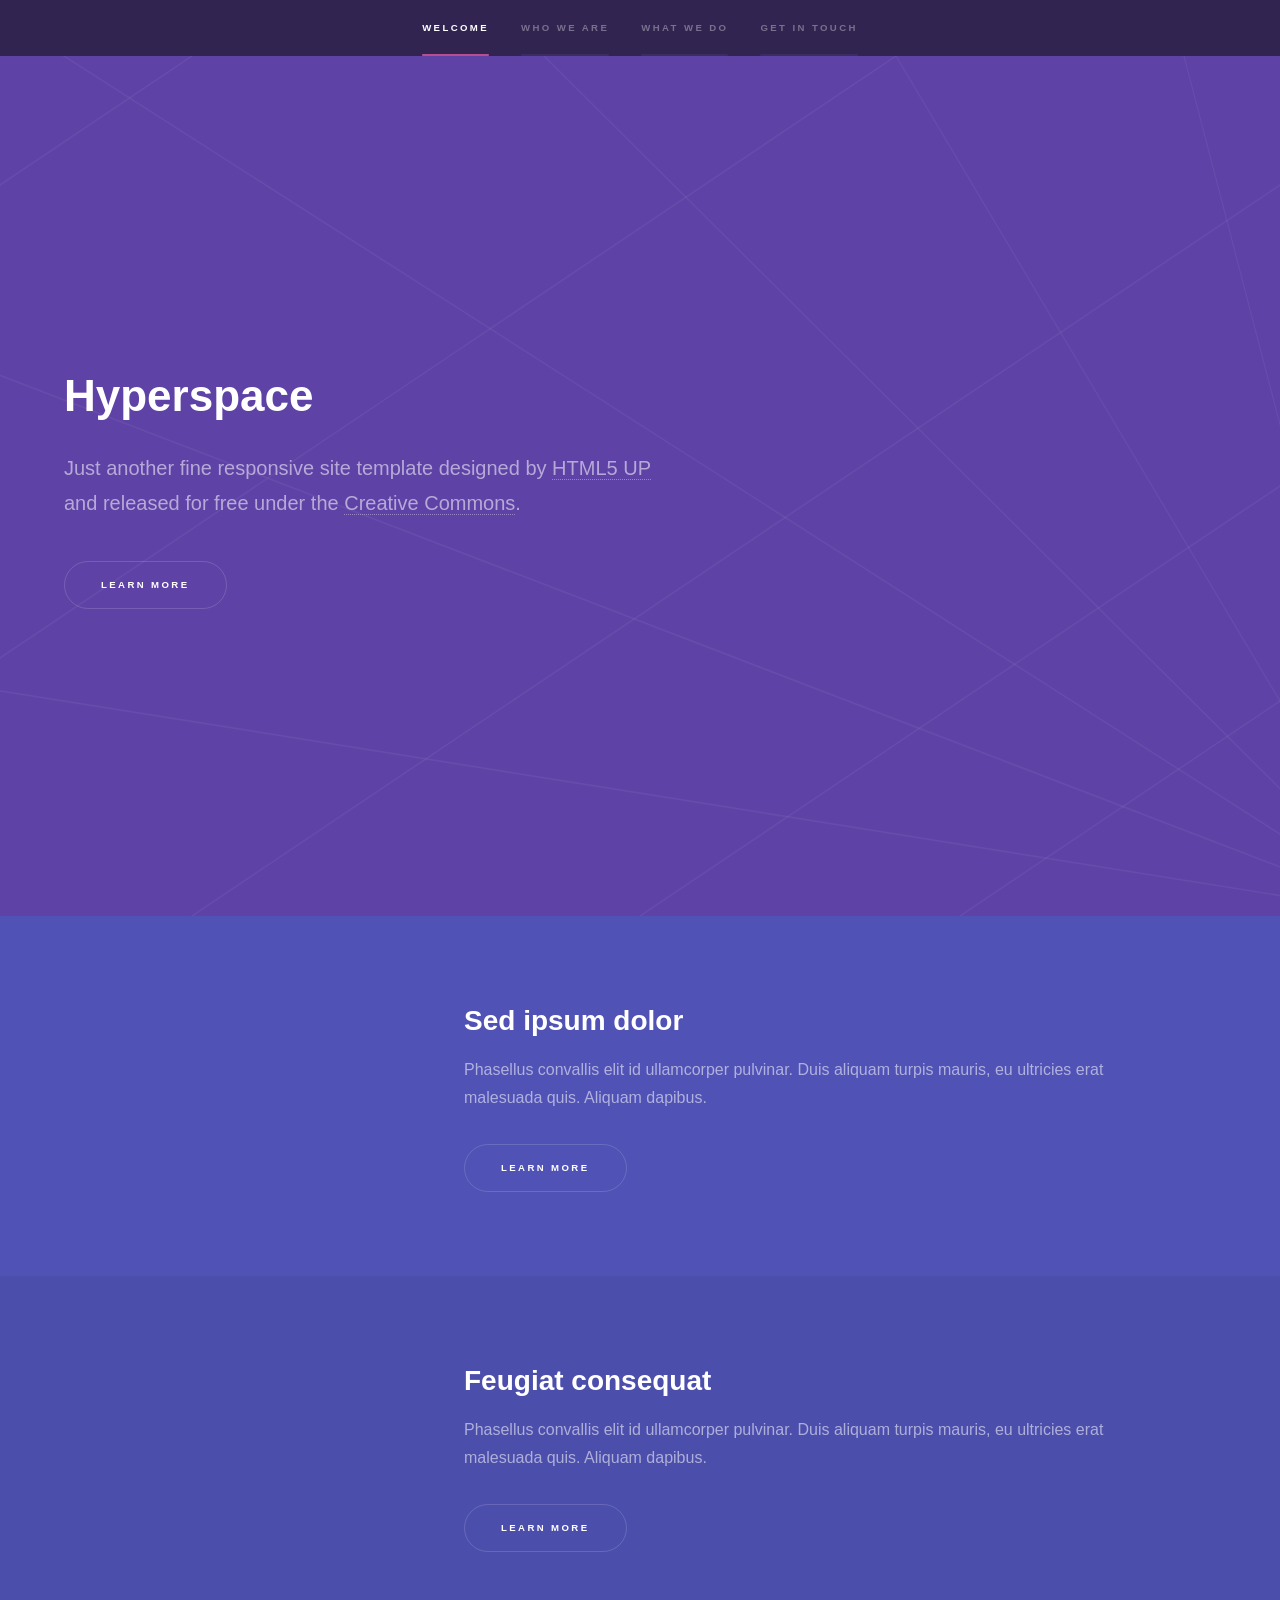
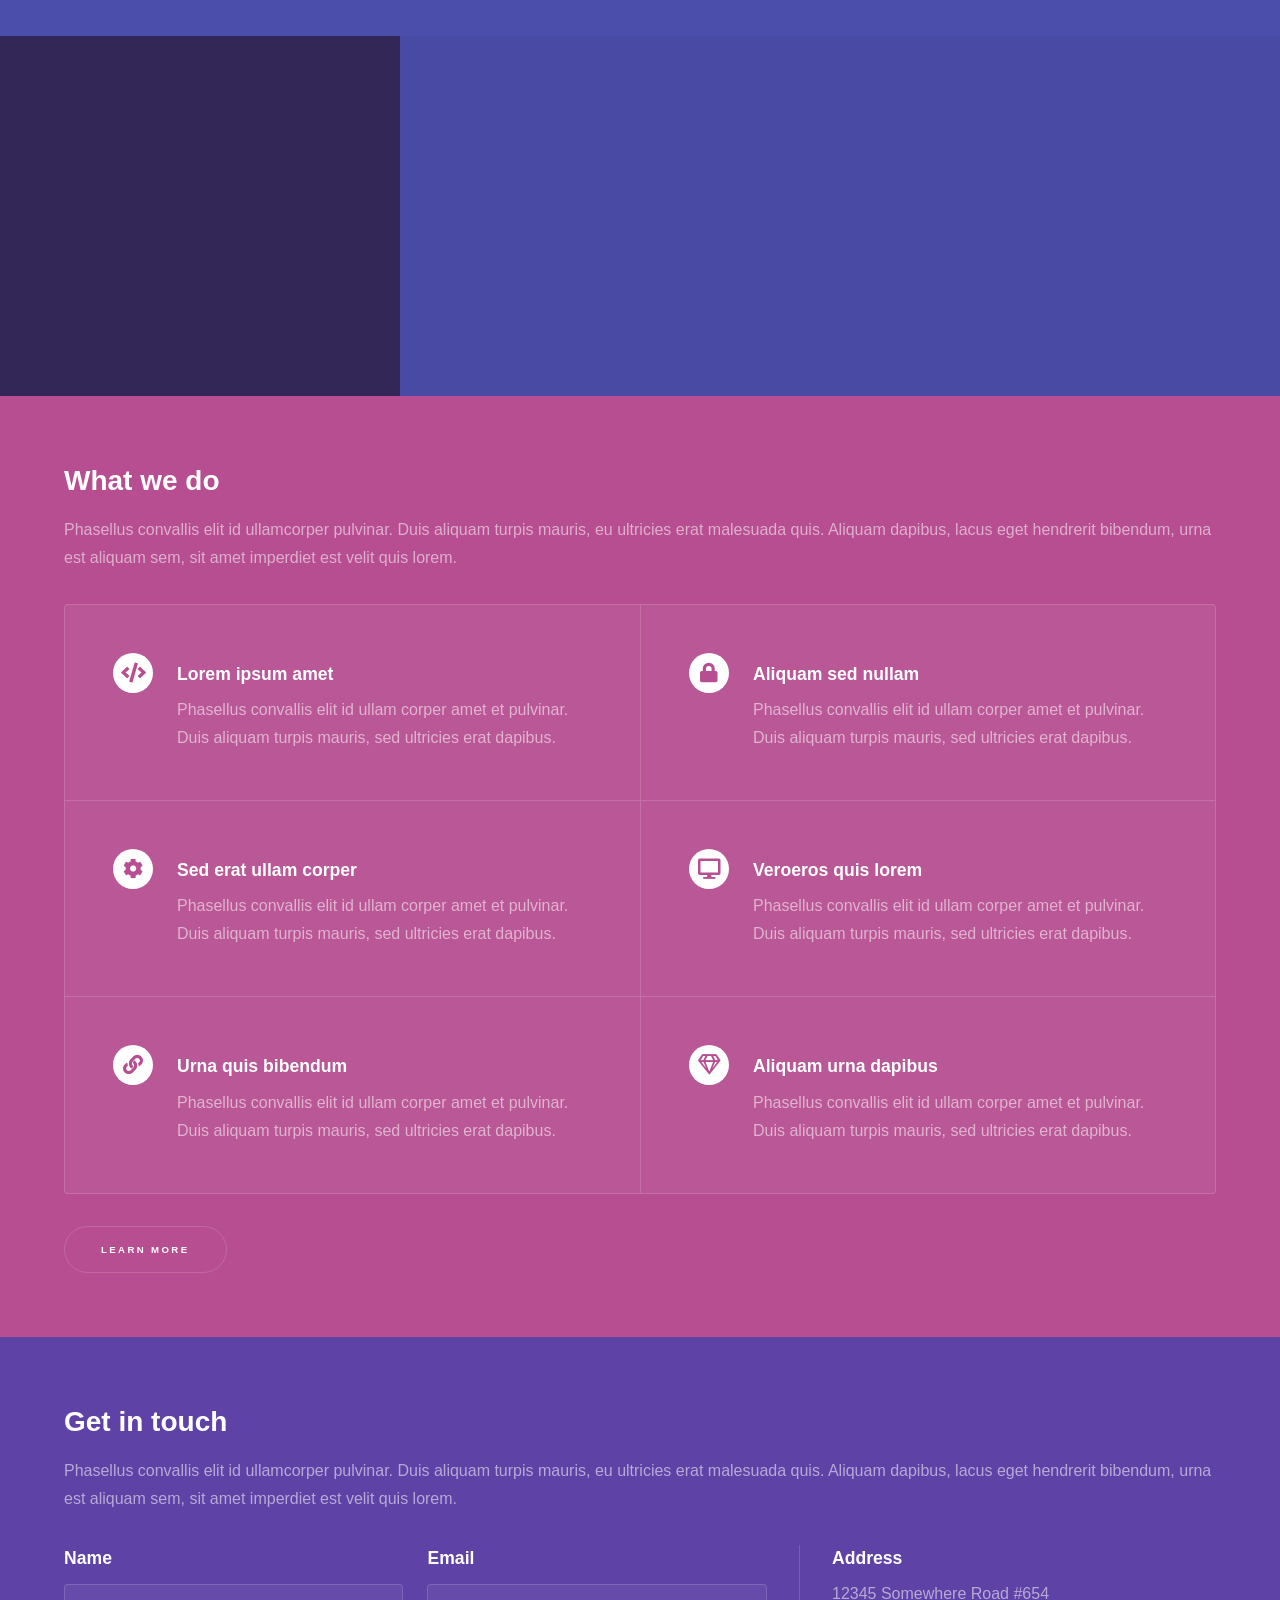
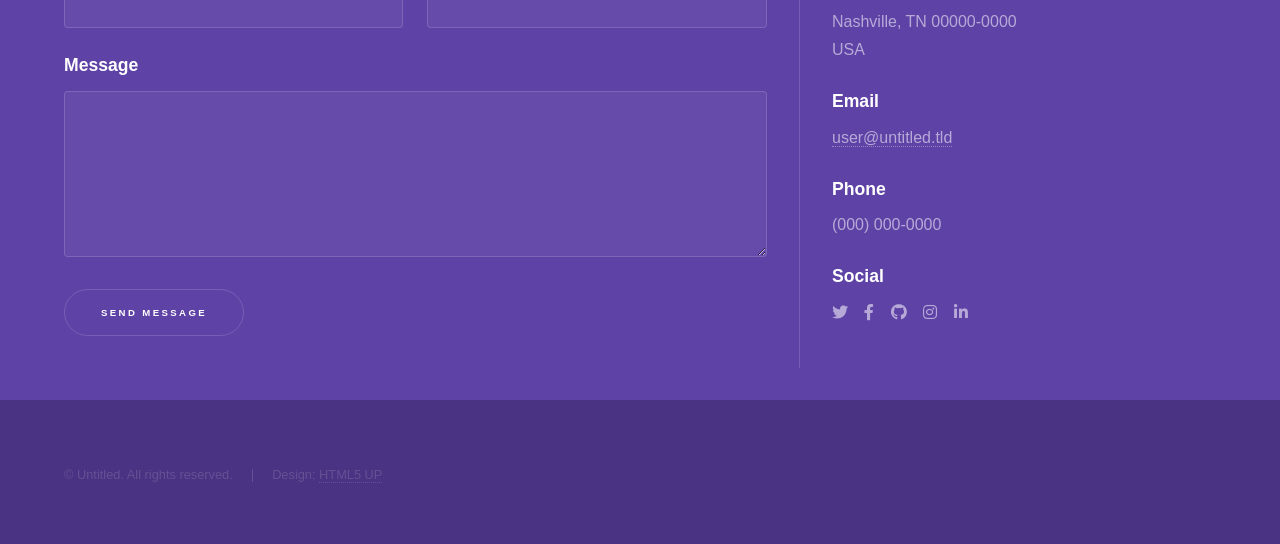
==== Index.html @ 62f1d232 "git ignore" ====
<!DOCTYPE HTML>
<!--
	Hyperspace by HTML5 UP
	html5up.net | @ajlkn
	Free for personal and commercial use under the CCA 3.0 license (html5up.net/license)
-->
<html>
	<head>
		<title>Hyperspace by HTML5 UP</title>
		<meta charset="utf-8" />
		<meta name="viewport" content="width=device-width, initial-scale=1, user-scalable=no" />
		<link rel="stylesheet" href="assets/css/main.css" />
		<noscript><link rel="stylesheet" href="assets/css/noscript.css" /></noscript>
	</head>
	<body class="is-preload">

		<!-- Sidebar -->
			<section id="sidebar">
				<div class="inner">
					<nav>
						<ul>
							<li><a href="#intro">Welcome</a></li>
							<li><a href="#one">Who we are</a></li>
							<li><a href="#two">What we do</a></li>
							<li><a href="#three">Get in touch</a></li>
						</ul>
					</nav>
				</div>
			</section>

		<!-- Wrapper -->
			<div id="wrapper">

				<!-- Intro -->
					<section id="intro" class="wrapper style1 fullscreen fade-up">
						<div class="inner">
							<h1>Hyperspace</h1>
							<p>Just another fine responsive site template designed by <a href="http://html5up.net">HTML5 UP</a><br />
							and released for free under the <a href="http://html5up.net/license">Creative Commons</a>.</p>
							<ul class="actions">
								<li><a href="#one" class="button scrolly">Learn more</a></li>
							</ul>
						</div>
					</section>

				<!-- One -->
					<section id="one" class="wrapper style2 spotlights">
						<section>
							<a href="#" class="image"><img src="images/pic01.jpg" alt="" data-position="center center" /></a>
							<div class="content">
								<div class="inner">
									<h2>Sed ipsum dolor</h2>
									<p>Phasellus convallis elit id ullamcorper pulvinar. Duis aliquam turpis mauris, eu ultricies erat malesuada quis. Aliquam dapibus.</p>
									<ul class="actions">
										<li><a href="main.html" class="button">Learn more</a></li>
									</ul>
								</div>
							</div>
						</section>
						<section>
							<a href="#" class="image"><img src="images/pic02.jpg" alt="" data-position="top center" /></a>
							<div class="content">
								<div class="inner">
									<h2>Feugiat consequat</h2>
									<p>Phasellus convallis elit id ullamcorper pulvinar. Duis aliquam turpis mauris, eu ultricies erat malesuada quis. Aliquam dapibus.</p>
									<ul class="actions">
										<li><a href="generic.html" class="button">Learn more</a></li>
									</ul>
								</div>
							</div>
						</section>
						<section>
							<a href="#" class="image"><img src="images/pic03.jpg" alt="" data-position="25% 25%" /></a>
							<div class="content">
								<div class="inner">
									<h2>Ultricies aliquam</h2>
									<p>Phasellus convallis elit id ullamcorper pulvinar. Duis aliquam turpis mauris, eu ultricies erat malesuada quis. Aliquam dapibus.</p>
									<ul class="actions">
										<li><a href="generic.html" class="button">Learn more</a></li>
									</ul>
								</div>
							</div>
						</section>
					</section>

				<!-- Two -->
					<section id="two" class="wrapper style3 fade-up">
						<div class="inner">
							<h2>What we do</h2>
							<p>Phasellus convallis elit id ullamcorper pulvinar. Duis aliquam turpis mauris, eu ultricies erat malesuada quis. Aliquam dapibus, lacus eget hendrerit bibendum, urna est aliquam sem, sit amet imperdiet est velit quis lorem.</p>
							<div class="features">
								<section>
									<span class="icon solid major fa-code"></span>
									<h3>Lorem ipsum amet</h3>
									<p>Phasellus convallis elit id ullam corper amet et pulvinar. Duis aliquam turpis mauris, sed ultricies erat dapibus.</p>
								</section>
								<section>
									<span class="icon solid major fa-lock"></span>
									<h3>Aliquam sed nullam</h3>
									<p>Phasellus convallis elit id ullam corper amet et pulvinar. Duis aliquam turpis mauris, sed ultricies erat dapibus.</p>
								</section>
								<section>
									<span class="icon solid major fa-cog"></span>
									<h3>Sed erat ullam corper</h3>
									<p>Phasellus convallis elit id ullam corper amet et pulvinar. Duis aliquam turpis mauris, sed ultricies erat dapibus.</p>
								</section>
								<section>
									<span class="icon solid major fa-desktop"></span>
									<h3>Veroeros quis lorem</h3>
									<p>Phasellus convallis elit id ullam corper amet et pulvinar. Duis aliquam turpis mauris, sed ultricies erat dapibus.</p>
								</section>
								<section>
									<span class="icon solid major fa-link"></span>
									<h3>Urna quis bibendum</h3>
									<p>Phasellus convallis elit id ullam corper amet et pulvinar. Duis aliquam turpis mauris, sed ultricies erat dapibus.</p>
								</section>
								<section>
									<span class="icon major fa-gem"></span>
									<h3>Aliquam urna dapibus</h3>
									<p>Phasellus convallis elit id ullam corper amet et pulvinar. Duis aliquam turpis mauris, sed ultricies erat dapibus.</p>
								</section>
							</div>
							<ul class="actions">
								<li><a href="generic.html" class="button">Learn more</a></li>
							</ul>
						</div>
					</section>

				<!-- Three -->
					<section id="three" class="wrapper style1 fade-up">
						<div class="inner">
							<h2>Get in touch</h2>
							<p>Phasellus convallis elit id ullamcorper pulvinar. Duis aliquam turpis mauris, eu ultricies erat malesuada quis. Aliquam dapibus, lacus eget hendrerit bibendum, urna est aliquam sem, sit amet imperdiet est velit quis lorem.</p>
							<div class="split style1">
								<section>
									<form method="post" action="#">
										<div class="fields">
											<div class="field half">
												<label for="name">Name</label>
												<input type="text" name="name" id="name" />
											</div>
											<div class="field half">
												<label for="email">Email</label>
												<input type="text" name="email" id="email" />
											</div>
											<div class="field">
												<label for="message">Message</label>
												<textarea name="message" id="message" rows="5"></textarea>
											</div>
										</div>
										<ul class="actions">
											<li><a href="" class="button submit">Send Message</a></li>
										</ul>
									</form>
								</section>
								<section>
									<ul class="contact">
										<li>
											<h3>Address</h3>
											<span>12345 Somewhere Road #654<br />
											Nashville, TN 00000-0000<br />
											USA</span>
										</li>
										<li>
											<h3>Email</h3>
											<a href="#">user@untitled.tld</a>
										</li>
										<li>
											<h3>Phone</h3>
											<span>(000) 000-0000</span>
										</li>
										<li>
											<h3>Social</h3>
											<ul class="icons">
												<li><a href="#" class="icon brands fa-twitter"><span class="label">Twitter</span></a></li>
												<li><a href="#" class="icon brands fa-facebook-f"><span class="label">Facebook</span></a></li>
												<li><a href="#" class="icon brands fa-github"><span class="label">GitHub</span></a></li>
												<li><a href="#" class="icon brands fa-instagram"><span class="label">Instagram</span></a></li>
												<li><a href="#" class="icon brands fa-linkedin-in"><span class="label">LinkedIn</span></a></li>
											</ul>
										</li>
									</ul>
								</section>
							</div>
						</div>
					</section>

			</div>

		<!-- Footer -->
			<footer id="footer" class="wrapper style1-alt">
				<div class="inner">
					<ul class="menu">
						<li>&copy; Untitled. All rights reserved.</li><li>Design: <a href="http://html5up.net">HTML5 UP</a></li>
					</ul>
				</div>
			</footer>

		<!-- Scripts -->
			<script src="assets/js/jquery.min.js"></script>
			<script src="assets/js/jquery.scrollex.min.js"></script>
			<script src="assets/js/jquery.scrolly.min.js"></script>
			<script src="assets/js/browser.min.js"></script>
			<script src="assets/js/breakpoints.min.js"></script>
			<script src="assets/js/util.js"></script>
			<script src="assets/js/main.js"></script>

	</body>
</html>
---- assets/css/main.css ----
@import url(fontawesome-all.min.css);

/*
	Hyperspace by HTML5 UP
	html5up.net | @ajlkn
	Free for personal and commercial use under the CCA 3.0 license (html5up.net/license)
*/

html, body, div, span, applet, object,
iframe, h1, h2, h3, h4, h5, h6, p, blockquote,
pre, a, abbr, acronym, address, big, cite,
code, del, dfn, em, img, ins, kbd, q, s, samp,
small, strike, strong, sub, sup, tt, var, b,
u, i, center, dl, dt, dd, ol, ul, li, fieldset,
form, label, legend, table, caption, tbody,
tfoot, thead, tr, th, td, article, aside,
canvas, details, embed, figure, figcaption,
footer, header, hgroup, menu, nav, output, ruby,
section, summary, time, mark, audio, video {
	margin: 0;
	padding: 0;
	border: 0;
	font-size: 100%;
	font: inherit;
	vertical-align: baseline;}

article, aside, details, figcaption, figure,
footer, header, hgroup, menu, nav, section {
	display: block;}

body {
	line-height: 1;
}

ol, ul {
	list-style: none;
}

blockquote, q {
	quotes: none;
}

	blockquote:before, blockquote:after, q:before, q:after {
		content: '';
		content: none;
	}

table {
	border-collapse: collapse;
	border-spacing: 0;
}

body {
	-webkit-text-size-adjust: none;
}

mark {
	background-color: transparent;
	color: inherit;
}

input::-moz-focus-inner {
	border: 0;
	padding: 0;
}

input, select, textarea {
	-moz-appearance: none;
	-webkit-appearance: none;
	-ms-appearance: none;
	appearance: none;
}

/* Basic */

	@-ms-viewport {
		width: device-width;
	}

	body {
		-ms-overflow-style: scrollbar;
	}

	@media screen and (max-width: 480px) {

		html, body {
			min-width: 320px;
		}

	}

	html {
		box-sizing: border-box;
	}

	*, *:before, *:after {
		box-sizing: inherit;
	}

	body {
		background: #312450;
	}

		body.is-preload *, body.is-preload *:before, body.is-preload *:after {
			-moz-animation: none !important;
			-webkit-animation: none !important;
			-ms-animation: none !important;
			animation: none !important;
			-moz-transition: none !important;
			-webkit-transition: none !important;
			-ms-transition: none !important;
			transition: none !important;
		}

/* Type */

	body, input, select, textarea {
		color: rgba(255, 255, 255, 0.55);
		font-family: Arial, Helvetica, sans-serif;
		font-size: 16.5pt;
		font-weight: normal;
		line-height: 1.75;
	}

		@media screen and (max-width: 1680px) {

			body, input, select, textarea {
				font-size: 13pt;
			}

		}

		@media screen and (max-width: 1280px) {

			body, input, select, textarea {
				font-size: 12pt;
			}

		}

		@media screen and (max-width: 360px) {

			body, input, select, textarea {
				font-size: 11pt;
			}

		}

	a {
		-moz-transition: color 0.2s ease, border-bottom-color 0.2s ease;
		-webkit-transition: color 0.2s ease, border-bottom-color 0.2s ease;
		-ms-transition: color 0.2s ease, border-bottom-color 0.2s ease;
		transition: color 0.2s ease, border-bottom-color 0.2s ease;
		border-bottom: dotted 1px rgba(255, 255, 255, 0.35);
		color: inherit;
		text-decoration: none;
	}

		a:hover {
			border-bottom-color: transparent;
			color: #ffffff;
		}

	strong, b {
		color: #ffffff;
		font-weight: bold;
	}

	em, i {
		font-style: italic;
	}

	p {
		margin: 0 0 2em 0;
	}

	h1, h2, h3, h4, h5, h6 {
		color: #ffffff;
		font-weight: bold;
		line-height: 1.5;
		margin: 0 0 0.5em 0;
	}

		h1 a, h2 a, h3 a, h4 a, h5 a, h6 a {
			color: inherit;
			text-decoration: none;
		}

	h1 {
		font-size: 2.75em;
	}

		h1.major {
			margin: 0 0 1.3em 0;
			position: relative;
			padding-bottom: 0.35em;
		}

			h1.major:after {
				background-image: -moz-linear-gradient(to right, #5e42a6, #b74e91);
				background-image: -webkit-linear-gradient(to right, #5e42a6, #b74e91);
				background-image: -ms-linear-gradient(to right, #5e42a6, #b74e91);
				background-image: linear-gradient(to right, #5e42a6, #b74e91);
				-moz-transition: max-width 0.2s ease;
				-webkit-transition: max-width 0.2s ease;
				-ms-transition: max-width 0.2s ease;
				transition: max-width 0.2s ease;
				border-radius: 0.2em;
				bottom: 0;
				content: '';
				height: 0.05em;
				position: absolute;
				right: 0;
				width: 100%;
			}

	h2 {
		font-size: 1.75em;
	}

	h3 {
		font-size: 1.1em;
	}

	h4 {
		font-size: 1em;
	}

	h5 {
		font-size: 0.8em;
	}

	h6 {
		font-size: 0.6em;
	}

	@media screen and (max-width: 736px) {

		h1 {
			font-size: 2em;
		}

		h2 {
			font-size: 1.25em;
		}

		h3 {
			font-size: 1em;
		}

		h4 {
			font-size: 0.8em;
		}

		h5 {
			font-size: 0.6em;
		}

		h6 {
			font-size: 0.6em;
		}

	}

	sub {
		font-size: 0.8em;
		position: relative;
		top: 0.5em;
	}

	sup {
		font-size: 0.8em;
		position: relative;
		top: -0.5em;
	}

	blockquote {
		border-left: solid 4px rgba(255, 255, 255, 0.15);
		font-style: italic;
		margin: 0 0 2em 0;
		padding: 0.5em 0 0.5em 2em;
	}

	code {
		background: rgba(255, 255, 255, 0.05);
		border-radius: 0.25em;
		border: solid 1px rgba(255, 255, 255, 0.15);
		font-family: "Courier New", monospace;
		font-size: 0.9em;
		margin: 0 0.25em;
		padding: 0.25em 0.65em;
	}

	pre {
		-webkit-overflow-scrolling: touch;
		font-family: "Courier New", monospace;
		font-size: 0.9em;
		margin: 0 0 2em 0;
	}

		pre code {
			display: block;
			line-height: 1.75em;
			padding: 1em 1.5em;
			overflow-x: auto;
		}

	hr {
		border: 0;
		border-bottom: solid 1px rgba(255, 255, 255, 0.15);
		margin: 2em 0;
	}

		hr.major {
			margin: 3em 0;
		}

	.align-left {
		text-align: left;
	}

	.align-center {
		text-align: center;
	}

	.align-right {
		text-align: right;
	}

/* Row */

	.row {
		display: flex;
		flex-wrap: wrap;
		box-sizing: border-box;
		align-items: stretch;
	}

		.row > * {
			box-sizing: border-box;
		}

		.row.gtr-uniform > * > :last-child {
			margin-bottom: 0;
		}

		.row.aln-left {
			justify-content: flex-start;
		}

		.row.aln-center {
			justify-content: center;
		}

		.row.aln-right {
			justify-content: flex-end;
		}

		.row.aln-top {
			align-items: flex-start;
		}

		.row.aln-middle {
			align-items: center;
		}

		.row.aln-bottom {
			align-items: flex-end;
		}

		.row > .imp {
			order: -1;
		}

		.row > .col-1 {
			width: 8.33333%;
		}

		.row > .off-1 {
			margin-left: 8.33333%;
		}

		.row > .col-2 {
			width: 16.66667%;
		}

		.row > .off-2 {
			margin-left: 16.66667%;
		}

		.row > .col-3 {
			width: 25%;
		}

		.row > .off-3 {
			margin-left: 25%;
		}

		.row > .col-4 {
			width: 33.33333%;
		}

		.row > .off-4 {
			margin-left: 33.33333%;
		}

		.row > .col-5 {
			width: 41.66667%;
		}

		.row > .off-5 {
			margin-left: 41.66667%;
		}

		.row > .col-6 {
			width: 50%;
		}

		.row > .off-6 {
			margin-left: 50%;
		}

		.row > .col-7 {
			width: 58.33333%;
		}

		.row > .off-7 {
			margin-left: 58.33333%;
		}

		.row > .col-8 {
			width: 66.66667%;
		}

		.row > .off-8 {
			margin-left: 66.66667%;
		}

		.row > .col-9 {
			width: 75%;
		}

		.row > .off-9 {
			margin-left: 75%;
		}

		.row > .col-10 {
			width: 83.33333%;
		}

		.row > .off-10 {
			margin-left: 83.33333%;
		}

		.row > .col-11 {
			width: 91.66667%;
		}

		.row > .off-11 {
			margin-left: 91.66667%;
		}

		.row > .col-12 {
			width: 100%;
		}

		.row > .off-12 {
			margin-left: 100%;
		}

		.row.gtr-0 {
			margin-top: 0;
			margin-left: 0em;
		}

			.row.gtr-0 > * {
				padding: 0 0 0 0em;
			}

			.row.gtr-0.gtr-uniform {
				margin-top: 0em;
			}

				.row.gtr-0.gtr-uniform > * {
					padding-top: 0em;
				}

		.row.gtr-25 {
			margin-top: 0;
			margin-left: -0.375em;
		}

			.row.gtr-25 > * {
				padding: 0 0 0 0.375em;
			}

			.row.gtr-25.gtr-uniform {
				margin-top: -0.375em;
			}

				.row.gtr-25.gtr-uniform > * {
					padding-top: 0.375em;
				}

		.row.gtr-50 {
			margin-top: 0;
			margin-left: -0.75em;
		}

			.row.gtr-50 > * {
				padding: 0 0 0 0.75em;
			}

			.row.gtr-50.gtr-uniform {
				margin-top: -0.75em;
			}

				.row.gtr-50.gtr-uniform > * {
					padding-top: 0.75em;
				}

		.row {
			margin-top: 0;
			margin-left: -1.5em;
		}

			.row > * {
				padding: 0 0 0 1.5em;
			}

			.row.gtr-uniform {
				margin-top: -1.5em;
			}

				.row.gtr-uniform > * {
					padding-top: 1.5em;
				}

		.row.gtr-150 {
			margin-top: 0;
			margin-left: -2.25em;
		}

			.row.gtr-150 > * {
				padding: 0 0 0 2.25em;
			}

			.row.gtr-150.gtr-uniform {
				margin-top: -2.25em;
			}

				.row.gtr-150.gtr-uniform > * {
					padding-top: 2.25em;
				}

		.row.gtr-200 {
			margin-top: 0;
			margin-left: -3em;
		}

			.row.gtr-200 > * {
				padding: 0 0 0 3em;
			}

			.row.gtr-200.gtr-uniform {
				margin-top: -3em;
			}

				.row.gtr-200.gtr-uniform > * {
					padding-top: 3em;
				}

		@media screen and (max-width: 1680px) {

			.row {
				display: flex;
				flex-wrap: wrap;
				box-sizing: border-box;
				align-items: stretch;
			}

				.row > * {
					box-sizing: border-box;
				}

				.row.gtr-uniform > * > :last-child {
					margin-bottom: 0;
				}

				.row.aln-left {
					justify-content: flex-start;
				}

				.row.aln-center {
					justify-content: center;
				}

				.row.aln-right {
					justify-content: flex-end;
				}

				.row.aln-top {
					align-items: flex-start;
				}

				.row.aln-middle {
					align-items: center;
				}

				.row.aln-bottom {
					align-items: flex-end;
				}

				.row > .imp-xlarge {
					order: -1;
				}

				.row > .col-1-xlarge {
					width: 8.33333%;
				}

				.row > .off-1-xlarge {
					margin-left: 8.33333%;
				}

				.row > .col-2-xlarge {
					width: 16.66667%;
				}

				.row > .off-2-xlarge {
					margin-left: 16.66667%;
				}

				.row > .col-3-xlarge {
					width: 25%;
				}

				.row > .off-3-xlarge {
					margin-left: 25%;
				}

				.row > .col-4-xlarge {
					width: 33.33333%;
				}

				.row > .off-4-xlarge {
					margin-left: 33.33333%;
				}

				.row > .col-5-xlarge {
					width: 41.66667%;
				}

				.row > .off-5-xlarge {
					margin-left: 41.66667%;
				}

				.row > .col-6-xlarge {
					width: 50%;
				}

				.row > .off-6-xlarge {
					margin-left: 50%;
				}

				.row > .col-7-xlarge {
					width: 58.33333%;
				}

				.row > .off-7-xlarge {
					margin-left: 58.33333%;
				}

				.row > .col-8-xlarge {
					width: 66.66667%;
				}

				.row > .off-8-xlarge {
					margin-left: 66.66667%;
				}

				.row > .col-9-xlarge {
					width: 75%;
				}

				.row > .off-9-xlarge {
					margin-left: 75%;
				}

				.row > .col-10-xlarge {
					width: 83.33333%;
				}

				.row > .off-10-xlarge {
					margin-left: 83.33333%;
				}

				.row > .col-11-xlarge {
					width: 91.66667%;
				}

				.row > .off-11-xlarge {
					margin-left: 91.66667%;
				}

				.row > .col-12-xlarge {
					width: 100%;
				}

				.row > .off-12-xlarge {
					margin-left: 100%;
				}

				.row.gtr-0 {
					margin-top: 0;
					margin-left: 0em;
				}

					.row.gtr-0 > * {
						padding: 0 0 0 0em;
					}

					.row.gtr-0.gtr-uniform {
						margin-top: 0em;
					}

						.row.gtr-0.gtr-uniform > * {
							padding-top: 0em;
						}

				.row.gtr-25 {
					margin-top: 0;
					margin-left: -0.375em;
				}

					.row.gtr-25 > * {
						padding: 0 0 0 0.375em;
					}

					.row.gtr-25.gtr-uniform {
						margin-top: -0.375em;
					}

						.row.gtr-25.gtr-uniform > * {
							padding-top: 0.375em;
						}

				.row.gtr-50 {
					margin-top: 0;
					margin-left: -0.75em;
				}

					.row.gtr-50 > * {
						padding: 0 0 0 0.75em;
					}

					.row.gtr-50.gtr-uniform {
						margin-top: -0.75em;
					}

						.row.gtr-50.gtr-uniform > * {
							padding-top: 0.75em;
						}

				.row {
					margin-top: 0;
					margin-left: -1.5em;
				}

					.row > * {
						padding: 0 0 0 1.5em;
					}

					.row.gtr-uniform {
						margin-top: -1.5em;
					}

						.row.gtr-uniform > * {
							padding-top: 1.5em;
						}

				.row.gtr-150 {
					margin-top: 0;
					margin-left: -2.25em;
				}

					.row.gtr-150 > * {
						padding: 0 0 0 2.25em;
					}

					.row.gtr-150.gtr-uniform {
						margin-top: -2.25em;
					}

						.row.gtr-150.gtr-uniform > * {
							padding-top: 2.25em;
						}

				.row.gtr-200 {
					margin-top: 0;
					margin-left: -3em;
				}

					.row.gtr-200 > * {
						padding: 0 0 0 3em;
					}

					.row.gtr-200.gtr-uniform {
						margin-top: -3em;
					}

						.row.gtr-200.gtr-uniform > * {
							padding-top: 3em;
						}

		}

		@media screen and (max-width: 1280px) {

			.row {
				display: flex;
				flex-wrap: wrap;
				box-sizing: border-box;
				align-items: stretch;
			}

				.row > * {
					box-sizing: border-box;
				}

				.row.gtr-uniform > * > :last-child {
					margin-bottom: 0;
				}

				.row.aln-left {
					justify-content: flex-start;
				}

				.row.aln-center {
					justify-content: center;
				}

				.row.aln-right {
					justify-content: flex-end;
				}

				.row.aln-top {
					align-items: flex-start;
				}

				.row.aln-middle {
					align-items: center;
				}

				.row.aln-bottom {
					align-items: flex-end;
				}

				.row > .imp-large {
					order: -1;
				}

				.row > .col-1-large {
					width: 8.33333%;
				}

				.row > .off-1-large {
					margin-left: 8.33333%;
				}

				.row > .col-2-large {
					width: 16.66667%;
				}

				.row > .off-2-large {
					margin-left: 16.66667%;
				}

				.row > .col-3-large {
					width: 25%;
				}

				.row > .off-3-large {
					margin-left: 25%;
				}

				.row > .col-4-large {
					width: 33.33333%;
				}

				.row > .off-4-large {
					margin-left: 33.33333%;
				}

				.row > .col-5-large {
					width: 41.66667%;
				}

				.row > .off-5-large {
					margin-left: 41.66667%;
				}

				.row > .col-6-large {
					width: 50%;
				}

				.row > .off-6-large {
					margin-left: 50%;
				}

				.row > .col-7-large {
					width: 58.33333%;
				}

				.row > .off-7-large {
					margin-left: 58.33333%;
				}

				.row > .col-8-large {
					width: 66.66667%;
				}

				.row > .off-8-large {
					margin-left: 66.66667%;
				}

				.row > .col-9-large {
					width: 75%;
				}

				.row > .off-9-large {
					margin-left: 75%;
				}

				.row > .col-10-large {
					width: 83.33333%;
				}

				.row > .off-10-large {
					margin-left: 83.33333%;
				}

				.row > .col-11-large {
					width: 91.66667%;
				}

				.row > .off-11-large {
					margin-left: 91.66667%;
				}

				.row > .col-12-large {
					width: 100%;
				}

				.row > .off-12-large {
					margin-left: 100%;
				}

				.row.gtr-0 {
					margin-top: 0;
					margin-left: 0em;
				}

					.row.gtr-0 > * {
						padding: 0 0 0 0em;
					}

					.row.gtr-0.gtr-uniform {
						margin-top: 0em;
					}

						.row.gtr-0.gtr-uniform > * {
							padding-top: 0em;
						}

				.row.gtr-25 {
					margin-top: 0;
					margin-left: -0.375em;
				}

					.row.gtr-25 > * {
						padding: 0 0 0 0.375em;
					}

					.row.gtr-25.gtr-uniform {
						margin-top: -0.375em;
					}

						.row.gtr-25.gtr-uniform > * {
							padding-top: 0.375em;
						}

				.row.gtr-50 {
					margin-top: 0;
					margin-left: -0.75em;
				}

					.row.gtr-50 > * {
						padding: 0 0 0 0.75em;
					}

					.row.gtr-50.gtr-uniform {
						margin-top: -0.75em;
					}

						.row.gtr-50.gtr-uniform > * {
							padding-top: 0.75em;
						}

				.row {
					margin-top: 0;
					margin-left: -1.5em;
				}

					.row > * {
						padding: 0 0 0 1.5em;
					}

					.row.gtr-uniform {
						margin-top: -1.5em;
					}

						.row.gtr-uniform > * {
							padding-top: 1.5em;
						}

				.row.gtr-150 {
					margin-top: 0;
					margin-left: -2.25em;
				}

					.row.gtr-150 > * {
						padding: 0 0 0 2.25em;
					}

					.row.gtr-150.gtr-uniform {
						margin-top: -2.25em;
					}

						.row.gtr-150.gtr-uniform > * {
							padding-top: 2.25em;
						}

				.row.gtr-200 {
					margin-top: 0;
					margin-left: -3em;
				}

					.row.gtr-200 > * {
						padding: 0 0 0 3em;
					}

					.row.gtr-200.gtr-uniform {
						margin-top: -3em;
					}

						.row.gtr-200.gtr-uniform > * {
							padding-top: 3em;
						}

		}

		@media screen and (max-width: 980px) {

			.row {
				display: flex;
				flex-wrap: wrap;
				box-sizing: border-box;
				align-items: stretch;
			}

				.row > * {
					box-sizing: border-box;
				}

				.row.gtr-uniform > * > :last-child {
					margin-bottom: 0;
				}

				.row.aln-left {
					justify-content: flex-start;
				}

				.row.aln-center {
					justify-content: center;
				}

				.row.aln-right {
					justify-content: flex-end;
				}

				.row.aln-top {
					align-items: flex-start;
				}

				.row.aln-middle {
					align-items: center;
				}

				.row.aln-bottom {
					align-items: flex-end;
				}

				.row > .imp-medium {
					order: -1;
				}

				.row > .col-1-medium {
					width: 8.33333%;
				}

				.row > .off-1-medium {
					margin-left: 8.33333%;
				}

				.row > .col-2-medium {
					width: 16.66667%;
				}

				.row > .off-2-medium {
					margin-left: 16.66667%;
				}

				.row > .col-3-medium {
					width: 25%;
				}

				.row > .off-3-medium {
					margin-left: 25%;
				}

				.row > .col-4-medium {
					width: 33.33333%;
				}

				.row > .off-4-medium {
					margin-left: 33.33333%;
				}

				.row > .col-5-medium {
					width: 41.66667%;
				}

				.row > .off-5-medium {
					margin-left: 41.66667%;
				}

				.row > .col-6-medium {
					width: 50%;
				}

				.row > .off-6-medium {
					margin-left: 50%;
				}

				.row > .col-7-medium {
					width: 58.33333%;
				}

				.row > .off-7-medium {
					margin-left: 58.33333%;
				}

				.row > .col-8-medium {
					width: 66.66667%;
				}

				.row > .off-8-medium {
					margin-left: 66.66667%;
				}

				.row > .col-9-medium {
					width: 75%;
				}

				.row > .off-9-medium {
					margin-left: 75%;
				}

				.row > .col-10-medium {
					width: 83.33333%;
				}

				.row > .off-10-medium {
					margin-left: 83.33333%;
				}

				.row > .col-11-medium {
					width: 91.66667%;
				}

				.row > .off-11-medium {
					margin-left: 91.66667%;
				}

				.row > .col-12-medium {
					width: 100%;
				}

				.row > .off-12-medium {
					margin-left: 100%;
				}

				.row.gtr-0 {
					margin-top: 0;
					margin-left: 0em;
				}

					.row.gtr-0 > * {
						padding: 0 0 0 0em;
					}

					.row.gtr-0.gtr-uniform {
						margin-top: 0em;
					}

						.row.gtr-0.gtr-uniform > * {
							padding-top: 0em;
						}

				.row.gtr-25 {
					margin-top: 0;
					margin-left: -0.375em;
				}

					.row.gtr-25 > * {
						padding: 0 0 0 0.375em;
					}

					.row.gtr-25.gtr-uniform {
						margin-top: -0.375em;
					}

						.row.gtr-25.gtr-uniform > * {
							padding-top: 0.375em;
						}

				.row.gtr-50 {
					margin-top: 0;
					margin-left: -0.75em;
				}

					.row.gtr-50 > * {
						padding: 0 0 0 0.75em;
					}

					.row.gtr-50.gtr-uniform {
						margin-top: -0.75em;
					}

						.row.gtr-50.gtr-uniform > * {
							padding-top: 0.75em;
						}

				.row {
					margin-top: 0;
					margin-left: -1.5em;
				}

					.row > * {
						padding: 0 0 0 1.5em;
					}

					.row.gtr-uniform {
						margin-top: -1.5em;
					}

						.row.gtr-uniform > * {
							padding-top: 1.5em;
						}

				.row.gtr-150 {
					margin-top: 0;
					margin-left: -2.25em;
				}

					.row.gtr-150 > * {
						padding: 0 0 0 2.25em;
					}

					.row.gtr-150.gtr-uniform {
						margin-top: -2.25em;
					}

						.row.gtr-150.gtr-uniform > * {
							padding-top: 2.25em;
						}

				.row.gtr-200 {
					margin-top: 0;
					margin-left: -3em;
				}

					.row.gtr-200 > * {
						padding: 0 0 0 3em;
					}

					.row.gtr-200.gtr-uniform {
						margin-top: -3em;
					}

						.row.gtr-200.gtr-uniform > * {
							padding-top: 3em;
						}

		}

		@media screen and (max-width: 736px) {

			.row {
				display: flex;
				flex-wrap: wrap;
				box-sizing: border-box;
				align-items: stretch;
			}

				.row > * {
					box-sizing: border-box;
				}

				.row.gtr-uniform > * > :last-child {
					margin-bottom: 0;
				}

				.row.aln-left {
					justify-content: flex-start;
				}

				.row.aln-center {
					justify-content: center;
				}

				.row.aln-right {
					justify-content: flex-end;
				}

				.row.aln-top {
					align-items: flex-start;
				}

				.row.aln-middle {
					align-items: center;
				}

				.row.aln-bottom {
					align-items: flex-end;
				}

				.row > .imp-small {
					order: -1;
				}

				.row > .col-1-small {
					width: 8.33333%;
				}

				.row > .off-1-small {
					margin-left: 8.33333%;
				}

				.row > .col-2-small {
					width: 16.66667%;
				}

				.row > .off-2-small {
					margin-left: 16.66667%;
				}

				.row > .col-3-small {
					width: 25%;
				}

				.row > .off-3-small {
					margin-left: 25%;
				}

				.row > .col-4-small {
					width: 33.33333%;
				}

				.row > .off-4-small {
					margin-left: 33.33333%;
				}

				.row > .col-5-small {
					width: 41.66667%;
				}

				.row > .off-5-small {
					margin-left: 41.66667%;
				}

				.row > .col-6-small {
					width: 50%;
				}

				.row > .off-6-small {
					margin-left: 50%;
				}

				.row > .col-7-small {
					width: 58.33333%;
				}

				.row > .off-7-small {
					margin-left: 58.33333%;
				}

				.row > .col-8-small {
					width: 66.66667%;
				}

				.row > .off-8-small {
					margin-left: 66.66667%;
				}

				.row > .col-9-small {
					width: 75%;
				}

				.row > .off-9-small {
					margin-left: 75%;
				}

				.row > .col-10-small {
					width: 83.33333%;
				}

				.row > .off-10-small {
					margin-left: 83.33333%;
				}

				.row > .col-11-small {
					width: 91.66667%;
				}

				.row > .off-11-small {
					margin-left: 91.66667%;
				}

				.row > .col-12-small {
					width: 100%;
				}

				.row > .off-12-small {
					margin-left: 100%;
				}

				.row.gtr-0 {
					margin-top: 0;
					margin-left: 0em;
				}

					.row.gtr-0 > * {
						padding: 0 0 0 0em;
					}

					.row.gtr-0.gtr-uniform {
						margin-top: 0em;
					}

						.row.gtr-0.gtr-uniform > * {
							padding-top: 0em;
						}

				.row.gtr-25 {
					margin-top: 0;
					margin-left: -0.375em;
				}

					.row.gtr-25 > * {
						padding: 0 0 0 0.375em;
					}

					.row.gtr-25.gtr-uniform {
						margin-top: -0.375em;
					}

						.row.gtr-25.gtr-uniform > * {
							padding-top: 0.375em;
						}

				.row.gtr-50 {
					margin-top: 0;
					margin-left: -0.75em;
				}

					.row.gtr-50 > * {
						padding: 0 0 0 0.75em;
					}

					.row.gtr-50.gtr-uniform {
						margin-top: -0.75em;
					}

						.row.gtr-50.gtr-uniform > * {
							padding-top: 0.75em;
						}

				.row {
					margin-top: 0;
					margin-left: -1.5em;
				}

					.row > * {
						padding: 0 0 0 1.5em;
					}

					.row.gtr-uniform {
						margin-top: -1.5em;
					}

						.row.gtr-uniform > * {
							padding-top: 1.5em;
						}

				.row.gtr-150 {
					margin-top: 0;
					margin-left: -2.25em;
				}

					.row.gtr-150 > * {
						padding: 0 0 0 2.25em;
					}

					.row.gtr-150.gtr-uniform {
						margin-top: -2.25em;
					}

						.row.gtr-150.gtr-uniform > * {
							padding-top: 2.25em;
						}

				.row.gtr-200 {
					margin-top: 0;
					margin-left: -3em;
				}

					.row.gtr-200 > * {
						padding: 0 0 0 3em;
					}

					.row.gtr-200.gtr-uniform {
						margin-top: -3em;
					}

						.row.gtr-200.gtr-uniform > * {
							padding-top: 3em;
						}

		}

		@media screen and (max-width: 480px) {

			.row {
				display: flex;
				flex-wrap: wrap;
				box-sizing: border-box;
				align-items: stretch;
			}

				.row > * {
					box-sizing: border-box;
				}

				.row.gtr-uniform > * > :last-child {
					margin-bottom: 0;
				}

				.row.aln-left {
					justify-content: flex-start;
				}

				.row.aln-center {
					justify-content: center;
				}

				.row.aln-right {
					justify-content: flex-end;
				}

				.row.aln-top {
					align-items: flex-start;
				}

				.row.aln-middle {
					align-items: center;
				}

				.row.aln-bottom {
					align-items: flex-end;
				}

				.row > .imp-xsmall {
					order: -1;
				}

				.row > .col-1-xsmall {
					width: 8.33333%;
				}

				.row > .off-1-xsmall {
					margin-left: 8.33333%;
				}

				.row > .col-2-xsmall {
					width: 16.66667%;
				}

				.row > .off-2-xsmall {
					margin-left: 16.66667%;
				}

				.row > .col-3-xsmall {
					width: 25%;
				}

				.row > .off-3-xsmall {
					margin-left: 25%;
				}

				.row > .col-4-xsmall {
					width: 33.33333%;
				}

				.row > .off-4-xsmall {
					margin-left: 33.33333%;
				}

				.row > .col-5-xsmall {
					width: 41.66667%;
				}

				.row > .off-5-xsmall {
					margin-left: 41.66667%;
				}

				.row > .col-6-xsmall {
					width: 50%;
				}

				.row > .off-6-xsmall {
					margin-left: 50%;
				}

				.row > .col-7-xsmall {
					width: 58.33333%;
				}

				.row > .off-7-xsmall {
					margin-left: 58.33333%;
				}

				.row > .col-8-xsmall {
					width: 66.66667%;
				}

				.row > .off-8-xsmall {
					margin-left: 66.66667%;
				}

				.row > .col-9-xsmall {
					width: 75%;
				}

				.row > .off-9-xsmall {
					margin-left: 75%;
				}

				.row > .col-10-xsmall {
					width: 83.33333%;
				}

				.row > .off-10-xsmall {
					margin-left: 83.33333%;
				}

				.row > .col-11-xsmall {
					width: 91.66667%;
				}

				.row > .off-11-xsmall {
					margin-left: 91.66667%;
				}

				.row > .col-12-xsmall {
					width: 100%;
				}

				.row > .off-12-xsmall {
					margin-left: 100%;
				}

				.row.gtr-0 {
					margin-top: 0;
					margin-left: 0em;
				}

					.row.gtr-0 > * {
						padding: 0 0 0 0em;
					}

					.row.gtr-0.gtr-uniform {
						margin-top: 0em;
					}

						.row.gtr-0.gtr-uniform > * {
							padding-top: 0em;
						}

				.row.gtr-25 {
					margin-top: 0;
					margin-left: -0.375em;
				}

					.row.gtr-25 > * {
						padding: 0 0 0 0.375em;
					}

					.row.gtr-25.gtr-uniform {
						margin-top: -0.375em;
					}

						.row.gtr-25.gtr-uniform > * {
							padding-top: 0.375em;
						}

				.row.gtr-50 {
					margin-top: 0;
					margin-left: -0.75em;
				}

					.row.gtr-50 > * {
						padding: 0 0 0 0.75em;
					}

					.row.gtr-50.gtr-uniform {
						margin-top: -0.75em;
					}

						.row.gtr-50.gtr-uniform > * {
							padding-top: 0.75em;
						}

				.row {
					margin-top: 0;
					margin-left: -1.5em;
				}

					.row > * {
						padding: 0 0 0 1.5em;
					}

					.row.gtr-uniform {
						margin-top: -1.5em;
					}

						.row.gtr-uniform > * {
							padding-top: 1.5em;
						}

				.row.gtr-150 {
					margin-top: 0;
					margin-left: -2.25em;
				}

					.row.gtr-150 > * {
						padding: 0 0 0 2.25em;
					}

					.row.gtr-150.gtr-uniform {
						margin-top: -2.25em;
					}

						.row.gtr-150.gtr-uniform > * {
							padding-top: 2.25em;
						}

				.row.gtr-200 {
					margin-top: 0;
					margin-left: -3em;
				}

					.row.gtr-200 > * {
						padding: 0 0 0 3em;
					}

					.row.gtr-200.gtr-uniform {
						margin-top: -3em;
					}

						.row.gtr-200.gtr-uniform > * {
							padding-top: 3em;
						}

		}

/* Box */

	.box {
		border-radius: 0.25em;
		border: solid 1px rgba(255, 255, 255, 0.15);
		margin-bottom: 2em;
		padding: 1.5em;
	}

		.box > :last-child,
		.box > :last-child > :last-child,
		.box > :last-child > :last-child > :last-child {
			margin-bottom: 0;
		}

		.box.alt {
			border: 0;
			border-radius: 0;
			padding: 0;
		}

/* Button */

	input[type="submit"],
	input[type="reset"],
	input[type="button"],
	button,
	.button {
		-moz-appearance: none;
		-webkit-appearance: none;
		-ms-appearance: none;
		appearance: none;
		-moz-transition: border-color 0.2s ease;
		-webkit-transition: border-color 0.2s ease;
		-ms-transition: border-color 0.2s ease;
		transition: border-color 0.2s ease;
		background-color: transparent;
		border: solid 1px !important;
		border-color: rgba(255, 255, 255, 0.15) !important;
		border-radius: 3em;
		color: #ffffff !important;
		cursor: pointer;
		display: inline-block;
		font-size: 0.6em;
		font-weight: bold;
		height: calc(4.75em + 2px);
		letter-spacing: 0.25em;
		line-height: 4.75em;
		outline: 0;
		padding: 0 3.75em;
		position: relative;
		text-align: center;
		text-decoration: none;
		text-transform: uppercase;
		white-space: nowrap;
	}

		input[type="submit"]:after,
		input[type="reset"]:after,
		input[type="button"]:after,
		button:after,
		.button:after {
			-moz-transform: scale(0.25);
			-webkit-transform: scale(0.25);
			-ms-transform: scale(0.25);
			transform: scale(0.25);
			pointer-events: none;
			-moz-transition: opacity 0.2s ease, -moz-transform 0.2s ease;
			-webkit-transition: opacity 0.2s ease, -webkit-transform 0.2s ease;
			-ms-transition: opacity 0.2s ease, -ms-transform 0.2s ease;
			transition: opacity 0.2s ease, transform 0.2s ease;
			background: #ffffff;
			border-radius: 3em;
			content: '';
			height: 100%;
			left: 0;
			opacity: 0;
			position: absolute;
			top: 0;
			width: 100%;
		}

		input[type="submit"].icon:before,
		input[type="reset"].icon:before,
		input[type="button"].icon:before,
		button.icon:before,
		.button.icon:before {
			margin-right: 0.75em;
		}

		input[type="submit"].fit,
		input[type="reset"].fit,
		input[type="button"].fit,
		button.fit,
		.button.fit {
			width: 100%;
		}

		input[type="submit"].small,
		input[type="reset"].small,
		input[type="button"].small,
		button.small,
		.button.small {
			font-size: 0.4em;
		}

		input[type="submit"].large,
		input[type="reset"].large,
		input[type="button"].large,
		button.large,
		.button.large {
			font-size: 0.8em;
		}

		input[type="submit"].primary,
		input[type="reset"].primary,
		input[type="button"].primary,
		button.primary,
		.button.primary {
			background-color: #ffffff;
			color: #312450 !important;
		}

			input[type="submit"].primary:after,
			input[type="reset"].primary:after,
			input[type="button"].primary:after,
			button.primary:after,
			.button.primary:after {
				display: none;
			}

		input[type="submit"].disabled, input[type="submit"]:disabled,
		input[type="reset"].disabled,
		input[type="reset"]:disabled,
		input[type="button"].disabled,
		input[type="button"]:disabled,
		button.disabled,
		button:disabled,
		.button.disabled,
		.button:disabled {
			cursor: default;
			opacity: 0.5;
			pointer-events: none;
		}

		input[type="submit"]:hover,
		input[type="reset"]:hover,
		input[type="button"]:hover,
		button:hover,
		.button:hover {
			border-color: rgba(255, 255, 255, 0.55) !important;
		}

			input[type="submit"]:hover:after,
			input[type="reset"]:hover:after,
			input[type="button"]:hover:after,
			button:hover:after,
			.button:hover:after {
				opacity: 0.05;
				-moz-transform: scale(1);
				-webkit-transform: scale(1);
				-ms-transform: scale(1);
				transform: scale(1);
			}

			input[type="submit"]:hover:active,
			input[type="reset"]:hover:active,
			input[type="button"]:hover:active,
			button:hover:active,
			.button:hover:active {
				border-color: #ffffff !important;
			}

				input[type="submit"]:hover:active:after,
				input[type="reset"]:hover:active:after,
				input[type="button"]:hover:active:after,
				button:hover:active:after,
				.button:hover:active:after {
					opacity: 0.1;
				}

/* Features */

	.features {
		display: -moz-flex;
		display: -webkit-flex;
		display: -ms-flex;
		display: flex;
		-moz-flex-wrap: wrap;
		-webkit-flex-wrap: wrap;
		-ms-flex-wrap: wrap;
		flex-wrap: wrap;
		border-radius: 0.25em;
		border: solid 1px rgba(255, 255, 255, 0.15);
		background: rgba(255, 255, 255, 0.05);
		margin: 0 0 2em 0;
	}

		.features section {
			padding: 3.5em 3em 1em 7em ;
			width: 50%;
			border-top: solid 1px rgba(255, 255, 255, 0.15);
			position: relative;
		}

			.features section:nth-child(-n + 2) {
				border-top-width: 0;
			}

			.features section:nth-child(2n) {
				border-left: solid 1px rgba(255, 255, 255, 0.15);
			}

			.features section .icon {
				-moz-transition: opacity 0.5s ease, -moz-transform 0.5s ease;
				-webkit-transition: opacity 0.5s ease, -webkit-transform 0.5s ease;
				-ms-transition: opacity 0.5s ease, -ms-transform 0.5s ease;
				transition: opacity 0.5s ease, transform 0.5s ease;
				-moz-transition-delay: 1s;
				-webkit-transition-delay: 1s;
				-ms-transition-delay: 1s;
				transition-delay: 1s;
				-moz-transform: scale(1);
				-webkit-transform: scale(1);
				-ms-transform: scale(1);
				transform: scale(1);
				position: absolute;
				left: 3em;
				top: 3em;
				opacity: 1;
			}

			.features section:nth-child(1) .icon {
				-moz-transition-delay: 0.15s;
				-webkit-transition-delay: 0.15s;
				-ms-transition-delay: 0.15s;
				transition-delay: 0.15s;
			}

			.features section:nth-child(2) .icon {
				-moz-transition-delay: 0.3s;
				-webkit-transition-delay: 0.3s;
				-ms-transition-delay: 0.3s;
				transition-delay: 0.3s;
			}

			.features section:nth-child(3) .icon {
				-moz-transition-delay: 0.45s;
				-webkit-transition-delay: 0.45s;
				-ms-transition-delay: 0.45s;
				transition-delay: 0.45s;
			}

			.features section:nth-child(4) .icon {
				-moz-transition-delay: 0.6s;
				-webkit-transition-delay: 0.6s;
				-ms-transition-delay: 0.6s;
				transition-delay: 0.6s;
			}

			.features section:nth-child(5) .icon {
				-moz-transition-delay: 0.75s;
				-webkit-transition-delay: 0.75s;
				-ms-transition-delay: 0.75s;
				transition-delay: 0.75s;
			}

			.features section:nth-child(6) .icon {
				-moz-transition-delay: 0.9s;
				-webkit-transition-delay: 0.9s;
				-ms-transition-delay: 0.9s;
				transition-delay: 0.9s;
			}

			.features section:nth-child(7) .icon {
				-moz-transition-delay: 1.05s;
				-webkit-transition-delay: 1.05s;
				-ms-transition-delay: 1.05s;
				transition-delay: 1.05s;
			}

			.features section:nth-child(8) .icon {
				-moz-transition-delay: 1.2s;
				-webkit-transition-delay: 1.2s;
				-ms-transition-delay: 1.2s;
				transition-delay: 1.2s;
			}

			.features section:nth-child(9) .icon {
				-moz-transition-delay: 1.35s;
				-webkit-transition-delay: 1.35s;
				-ms-transition-delay: 1.35s;
				transition-delay: 1.35s;
			}

			.features section:nth-child(10) .icon {
				-moz-transition-delay: 1.5s;
				-webkit-transition-delay: 1.5s;
				-ms-transition-delay: 1.5s;
				transition-delay: 1.5s;
			}

			.features section:nth-child(11) .icon {
				-moz-transition-delay: 1.65s;
				-webkit-transition-delay: 1.65s;
				-ms-transition-delay: 1.65s;
				transition-delay: 1.65s;
			}

			.features section:nth-child(12) .icon {
				-moz-transition-delay: 1.8s;
				-webkit-transition-delay: 1.8s;
				-ms-transition-delay: 1.8s;
				transition-delay: 1.8s;
			}

			.features section:nth-child(13) .icon {
				-moz-transition-delay: 1.95s;
				-webkit-transition-delay: 1.95s;
				-ms-transition-delay: 1.95s;
				transition-delay: 1.95s;
			}

			.features section:nth-child(14) .icon {
				-moz-transition-delay: 2.1s;
				-webkit-transition-delay: 2.1s;
				-ms-transition-delay: 2.1s;
				transition-delay: 2.1s;
			}

			.features section:nth-child(15) .icon {
				-moz-transition-delay: 2.25s;
				-webkit-transition-delay: 2.25s;
				-ms-transition-delay: 2.25s;
				transition-delay: 2.25s;
			}

			.features section:nth-child(16) .icon {
				-moz-transition-delay: 2.4s;
				-webkit-transition-delay: 2.4s;
				-ms-transition-delay: 2.4s;
				transition-delay: 2.4s;
			}

			.features section:nth-child(17) .icon {
				-moz-transition-delay: 2.55s;
				-webkit-transition-delay: 2.55s;
				-ms-transition-delay: 2.55s;
				transition-delay: 2.55s;
			}

			.features section:nth-child(18) .icon {
				-moz-transition-delay: 2.7s;
				-webkit-transition-delay: 2.7s;
				-ms-transition-delay: 2.7s;
				transition-delay: 2.7s;
			}

			.features section:nth-child(19) .icon {
				-moz-transition-delay: 2.85s;
				-webkit-transition-delay: 2.85s;
				-ms-transition-delay: 2.85s;
				transition-delay: 2.85s;
			}

			.features section:nth-child(20) .icon {
				-moz-transition-delay: 3s;
				-webkit-transition-delay: 3s;
				-ms-transition-delay: 3s;
				transition-delay: 3s;
			}

		.features.inactive section .icon {
			-moz-transform: scale(0.5);
			-webkit-transform: scale(0.5);
			-ms-transform: scale(0.5);
			transform: scale(0.5);
			opacity: 0;
		}

		@media screen and (max-width: 980px) {

			.features {
				display: block;
			}

				.features section {
					border-top-width: 1px !important;
					border-left-width: 0 !important;
					width: 100%;
				}

					.features section:first-child {
						border-top-width: 0 !important;
					}

		}

		@media screen and (max-width: 736px) {

			.features section {
				padding: 2.5em 1.5em 0.1em 5.5em ;
			}

				.features section .icon {
					left: 1.5em;
					top: 2em;
				}

		}

		@media screen and (max-width: 480px) {

			.features section {
				padding: 2em 1.5em 0.1em 1.5em ;
			}

				.features section .icon {
					left: 0;
					position: relative;
					top: 0;
				}

		}

/* Form */

	form {
		margin: 0 0 2em 0;
	}

		form > :last-child {
			margin-bottom: 0;
		}

		form > .fields {
			display: -moz-flex;
			display: -webkit-flex;
			display: -ms-flex;
			display: flex;
			-moz-flex-wrap: wrap;
			-webkit-flex-wrap: wrap;
			-ms-flex-wrap: wrap;
			flex-wrap: wrap;
			width: calc(100% + 3em);
			margin: -1.5em 0 2em -1.5em;
		}

			form > .fields > .field {
				-moz-flex-grow: 0;
				-webkit-flex-grow: 0;
				-ms-flex-grow: 0;
				flex-grow: 0;
				-moz-flex-shrink: 0;
				-webkit-flex-shrink: 0;
				-ms-flex-shrink: 0;
				flex-shrink: 0;
				padding: 1.5em 0 0 1.5em;
				width: calc(100% - 1.5em);
			}

				form > .fields > .field.half {
					width: calc(50% - 0.75em);
				}

				form > .fields > .field.third {
					width: calc(100%/3 - 0.5em);
				}

				form > .fields > .field.quarter {
					width: calc(25% - 0.375em);
				}

		@media screen and (max-width: 480px) {

			form > .fields {
				width: calc(100% + 3em);
				margin: -1.5em 0 2em -1.5em;
			}

				form > .fields > .field {
					padding: 1.5em 0 0 1.5em;
					width: calc(100% - 1.5em);
				}

					form > .fields > .field.half {
						width: calc(100% - 1.5em);
					}

					form > .fields > .field.third {
						width: calc(100% - 1.5em);
					}

					form > .fields > .field.quarter {
						width: calc(100% - 1.5em);
					}

		}

	label {
		color: #ffffff;
		font-weight: bold;
		line-height: 1.5;
		margin: 0 0 0.7em 0;
		display: block;
		font-size: 1.1em;
	}

	input[type="text"],
	input[type="password"],
	input[type="email"],
	input[type="tel"],
	select,
	textarea {
		-moz-appearance: none;
		-webkit-appearance: none;
		-ms-appearance: none;
		appearance: none;
		background: rgba(255, 255, 255, 0.05);
		border-radius: 0.25em;
		border: none;
		border: solid 1px rgba(255, 255, 255, 0.15);
		color: inherit;
		display: block;
		outline: 0;
		padding: 0 1em;
		text-decoration: none;
		width: 100%;
	}

		input[type="text"]:invalid,
		input[type="password"]:invalid,
		input[type="email"]:invalid,
		input[type="tel"]:invalid,
		select:invalid,
		textarea:invalid {
			box-shadow: none;
		}

		input[type="text"]:focus,
		input[type="password"]:focus,
		input[type="email"]:focus,
		input[type="tel"]:focus,
		select:focus,
		textarea:focus {
			border-color: #ffffff;
			box-shadow: 0 0 0 1px #ffffff;
		}

	select {
		background-image: url("data:image/svg+xml;charset=utf8,%3Csvg xmlns='http://www.w3.org/2000/svg' width='40' height='40' preserveAspectRatio='none' viewBox='0 0 40 40'%3E%3Cpath d='M9.4,12.3l10.4,10.4l10.4-10.4c0.2-0.2,0.5-0.4,0.9-0.4c0.3,0,0.6,0.1,0.9,0.4l3.3,3.3c0.2,0.2,0.4,0.5,0.4,0.9 c0,0.4-0.1,0.6-0.4,0.9L20.7,31.9c-0.2,0.2-0.5,0.4-0.9,0.4c-0.3,0-0.6-0.1-0.9-0.4L4.3,17.3c-0.2-0.2-0.4-0.5-0.4-0.9 c0-0.4,0.1-0.6,0.4-0.9l3.3-3.3c0.2-0.2,0.5-0.4,0.9-0.4S9.1,12.1,9.4,12.3z' fill='rgba(255, 255, 255, 0.15)' /%3E%3C/svg%3E");
		background-size: 1.25rem;
		background-repeat: no-repeat;
		background-position: calc(100% - 1rem) center;
		height: 2.75em;
		padding-right: 2.75em;
		text-overflow: ellipsis;
	}

		select option {
			color: #ffffff;
			background: #312450;
		}

		select:focus::-ms-value {
			background-color: transparent;
		}

		select::-ms-expand {
			display: none;
		}

	input[type="text"],
	input[type="password"],
	input[type="email"],
	select {
		height: 2.75em;
	}

	textarea {
		padding: 0.75em 1em;
	}

		body.is-ie textarea {
			min-height: 10em;
		}

	input[type="checkbox"],
	input[type="radio"] {
		-moz-appearance: none;
		-webkit-appearance: none;
		-ms-appearance: none;
		appearance: none;
		display: block;
		float: left;
		margin-right: -2em;
		opacity: 0;
		width: 1em;
		z-index: -1;
	}

		input[type="checkbox"] + label,
		input[type="radio"] + label {
			text-decoration: none;
			color: rgba(255, 255, 255, 0.55);
			cursor: pointer;
			display: inline-block;
			font-size: 1em;
			font-weight: normal;
			padding-left: 2.4em;
			padding-right: 0.75em;
			position: relative;
		}

			input[type="checkbox"] + label:before,
			input[type="radio"] + label:before {
				-moz-osx-font-smoothing: grayscale;
				-webkit-font-smoothing: antialiased;
				display: inline-block;
				font-style: normal;
				font-variant: normal;
				text-rendering: auto;
				line-height: 1;
				text-transform: none !important;
				font-family: 'Font Awesome 5 Free';
				font-weight: 900;
			}

			input[type="checkbox"] + label:before,
			input[type="radio"] + label:before {
				background: rgba(255, 255, 255, 0.05);
				border-radius: 0.25em;
				border: solid 1px rgba(255, 255, 255, 0.15);
				content: '';
				display: inline-block;
				font-size: 0.8em;
				height: 2.0625em;
				left: 0;
				line-height: 2.0625em;
				position: absolute;
				text-align: center;
				top: 0;
				width: 2.0625em;
			}

		input[type="checkbox"]:checked + label:before,
		input[type="radio"]:checked + label:before {
			background: #ffffff;
			border-color: #ffffff;
			color: #b74e91;
			content: '\f00c';
		}

		input[type="checkbox"]:focus + label:before,
		input[type="radio"]:focus + label:before {
			border-color: #ffffff;
			box-shadow: 0 0 0 1px #ffffff;
		}

	input[type="checkbox"] + label:before {
		border-radius: 0.25em;
	}

	input[type="radio"] + label:before {
		border-radius: 100%;
	}

	::-webkit-input-placeholder {
		color: rgba(255, 255, 255, 0.35) !important;
		opacity: 1.0;
	}

	:-moz-placeholder {
		color: rgba(255, 255, 255, 0.35) !important;
		opacity: 1.0;
	}

	::-moz-placeholder {
		color: rgba(255, 255, 255, 0.35) !important;
		opacity: 1.0;
	}

	:-ms-input-placeholder {
		color: rgba(255, 255, 255, 0.35) !important;
		opacity: 1.0;
	}

/* Icon */

	.icon {
		text-decoration: none;
		border-bottom: none;
		position: relative;
	}

		.icon:before {
			-moz-osx-font-smoothing: grayscale;
			-webkit-font-smoothing: antialiased;
			display: inline-block;
			font-style: normal;
			font-variant: normal;
			text-rendering: auto;
			line-height: 1;
			text-transform: none !important;
			font-family: 'Font Awesome 5 Free';
			font-weight: 400;
		}

		.icon > .label {
			display: none;
		}

		.icon:before {
			line-height: inherit;
		}

		.icon.solid:before {
			font-weight: 900;
		}

		.icon.brands:before {
			font-family: 'Font Awesome 5 Brands';
		}

		.icon.major {
			width: 2.5em;
			height: 2.5em;
			display: block;
			background: #ffffff;
			border-radius: 100%;
			color: #312450;
			text-align: center;
			line-height: 2.5em;
			margin: 0 0 1.3em 0;
		}

			.icon.major:before {
				font-size: 1.25em;
			}

				.wrapper.style1 .icon.major:before {
					color: #5e42a6;
				}

				.wrapper.style1-alt .icon.major:before {
					color: #493382;
				}

				.wrapper.style2 .icon.major:before {
					color: #5052b5;
				}

				.wrapper.style2-alt .icon.major:before {
					color: #3e4094;
				}

				.wrapper.style3 .icon.major:before {
					color: #b74e91;
				}

				.wrapper.style3-alt .icon.major:before {
					color: #953d75;
				}

/* Image */

	.image {
		border-radius: 0.25em;
		border: 0;
		display: inline-block;
		position: relative;
	}

		.image img {
			border-radius: 0.25em;
			display: block;
		}

		.image.left, .image.right {
			max-width: 40%;
		}

			.image.left img, .image.right img {
				width: 100%;
			}

		.image.left {
			float: left;
			margin: 0 1.5em 1em 0;
			top: 0.25em;
		}

		.image.right {
			float: right;
			margin: 0 0 1em 1.5em;
			top: 0.25em;
		}

		.image.fit {
			display: block;
			margin: 0 0 2em 0;
			width: 100%;
		}

			.image.fit img {
				width: 100%;
			}

		.image.main {
			display: block;
			margin: 0 0 3em 0;
			width: 100%;
		}

			.image.main img {
				width: 100%;
			}

/* List */

	ol {
		list-style: decimal;
		margin: 0 0 2em 0;
		padding-left: 1.25em;
	}

		ol li {
			padding-left: 0.25em;
		}

	ul {
		list-style: disc;
		margin: 0 0 2em 0;
		padding-left: 1em;
	}

		ul li {
			padding-left: 0.5em;
		}

		ul.alt {
			list-style: none;
			padding-left: 0;
		}

			ul.alt li {
				border-top: solid 1px rgba(255, 255, 255, 0.15);
				padding: 0.5em 0;
			}

				ul.alt li:first-child {
					border-top: 0;
					padding-top: 0;
				}

	dl {
		margin: 0 0 2em 0;
	}

		dl dt {
			display: block;
			font-weight: bold;
			margin: 0 0 1em 0;
		}

		dl dd {
			margin-left: 2em;
		}

/* Actions */

	ul.actions {
		display: -moz-flex;
		display: -webkit-flex;
		display: -ms-flex;
		display: flex;
		cursor: default;
		list-style: none;
		margin-left: -1em;
		padding-left: 0;
	}

		ul.actions li {
			padding: 0 0 0 1em;
			vertical-align: middle;
		}

		ul.actions.special {
			-moz-justify-content: center;
			-webkit-justify-content: center;
			-ms-justify-content: center;
			justify-content: center;
			width: 100%;
			margin-left: 0;
		}

			ul.actions.special li:first-child {
				padding-left: 0;
			}

		ul.actions.stacked {
			-moz-flex-direction: column;
			-webkit-flex-direction: column;
			-ms-flex-direction: column;
			flex-direction: column;
			margin-left: 0;
		}

			ul.actions.stacked li {
				padding: 1.3em 0 0 0;
			}

				ul.actions.stacked li:first-child {
					padding-top: 0;
				}

		ul.actions.fit {
			width: calc(100% + 1em);
		}

			ul.actions.fit li {
				-moz-flex-grow: 1;
				-webkit-flex-grow: 1;
				-ms-flex-grow: 1;
				flex-grow: 1;
				-moz-flex-shrink: 1;
				-webkit-flex-shrink: 1;
				-ms-flex-shrink: 1;
				flex-shrink: 1;
				width: 100%;
			}

				ul.actions.fit li > * {
					width: 100%;
				}

			ul.actions.fit.stacked {
				width: 100%;
			}

		@media screen and (max-width: 480px) {

			ul.actions:not(.fixed) {
				-moz-flex-direction: column;
				-webkit-flex-direction: column;
				-ms-flex-direction: column;
				flex-direction: column;
				margin-left: 0;
				width: 100% !important;
			}

				ul.actions:not(.fixed) li {
					-moz-flex-grow: 1;
					-webkit-flex-grow: 1;
					-ms-flex-grow: 1;
					flex-grow: 1;
					-moz-flex-shrink: 1;
					-webkit-flex-shrink: 1;
					-ms-flex-shrink: 1;
					flex-shrink: 1;
					padding: 1em 0 0 0;
					text-align: center;
					width: 100%;
				}

					ul.actions:not(.fixed) li > * {
						width: 100%;
					}

					ul.actions:not(.fixed) li:first-child {
						padding-top: 0;
					}

					ul.actions:not(.fixed) li input[type="submit"],
					ul.actions:not(.fixed) li input[type="reset"],
					ul.actions:not(.fixed) li input[type="button"],
					ul.actions:not(.fixed) li button,
					ul.actions:not(.fixed) li .button {
						width: 100%;
					}

						ul.actions:not(.fixed) li input[type="submit"].icon:before,
						ul.actions:not(.fixed) li input[type="reset"].icon:before,
						ul.actions:not(.fixed) li input[type="button"].icon:before,
						ul.actions:not(.fixed) li button.icon:before,
						ul.actions:not(.fixed) li .button.icon:before {
							margin-left: -0.5rem;
						}

		}

/* Contact */

	ul.contact {
		list-style: none;
		padding: 0;
	}

		ul.contact > li {
			padding: 0;
			margin: 1.5em 0 0 0;
		}

			ul.contact > li:first-child {
				margin-top: 0;
			}

/* Icons */

	ul.icons {
		cursor: default;
		list-style: none;
		padding-left: 0;
	}

		ul.icons li {
			display: inline-block;
			padding: 0 0.75em 0 0;
		}

			ul.icons li:last-child {
				padding-right: 0;
			}

			ul.icons li > a, ul.icons li > span {
				border: 0;
			}

				ul.icons li > a .label, ul.icons li > span .label {
					display: none;
				}

/* Menu */

	ul.menu {
		list-style: none;
		padding: 0;
	}

		ul.menu > li {
			border-left: solid 1px rgba(255, 255, 255, 0.15);
			display: inline-block;
			line-height: 1;
			margin-left: 1.5em;
			padding: 0 0 0 1.5em;
		}

			ul.menu > li:first-child {
				border-left: 0;
				margin: 0;
				padding-left: 0;
			}

		@media screen and (max-width: 480px) {

			ul.menu > li {
				border-left: 0;
				display: block;
				line-height: inherit;
				margin: 0.5em 0 0 0;
				padding-left: 0;
			}

		}

/* Section/Article */

	section.special, article.special {
		text-align: center;
	}

	header p {
		color: rgba(255, 255, 255, 0.35);
		position: relative;
		margin: 0 0 1.5em 0;
	}

	header h2 + p {
		font-size: 1.25em;
		margin-top: -1em;
		line-height: 1.5em;
	}

	header h3 + p {
		font-size: 1.1em;
		margin-top: -0.8em;
		line-height: 1.5em;
	}

	header h4 + p,
	header h5 + p,
	header h6 + p {
		font-size: 0.9em;
		margin-top: -0.6em;
		line-height: 1.5em;
	}

/* Split */

	.split {
		display: -moz-flex;
		display: -webkit-flex;
		display: -ms-flex;
		display: flex;
	}

		.split > * {
			width: calc(50% - 2.5em);
		}

		.split > :nth-child(2n - 1) {
			padding-right: 2.5em;
			border-right: solid 1px rgba(255, 255, 255, 0.15);
		}

		.split > :nth-child(2n) {
			padding-left: 2.5em;
		}

		.split.style1 > :nth-child(2n - 1) {
			width: calc(66.66666% - 2.5em);
		}

		.split.style1 > :nth-child(2n) {
			width: calc(33.33333% - 2.5em);
		}

		@media screen and (max-width: 1680px) {

			.split > * {
				width: calc(50% - 2em);
			}

			.split > :nth-child(2n - 1) {
				padding-right: 2em;
			}

			.split > :nth-child(2n) {
				padding-left: 2em;
			}

			.split.style1 > :nth-child(2n - 1) {
				width: calc(66.66666% - 2em);
			}

			.split.style1 > :nth-child(2n) {
				width: calc(33.33333% - 2em);
			}

		}

		@media screen and (max-width: 980px) {

			.split {
				display: block;
			}

				.split > * {
					border-top: solid 1px rgba(255, 255, 255, 0.15);
					margin: 4em 0 0 0;
					padding: 4em 0 0 0;
					width: 100% !important;
				}

				.split > :nth-child(2n - 1) {
					border-right: 0;
					padding-right: 0;
				}

				.split > :nth-child(2n) {
					padding-left: 0;
				}

				.split > :first-child {
					border-top: 0;
					margin-top: 0;
					padding-top: 0;
				}

		}

		@media screen and (max-width: 736px) {

			.split > * {
				margin: 3em 0 0 0;
				padding: 3em 0 0 0;
			}

		}

/* Spotlights */

	.spotlights > section {
		display: -moz-flex;
		display: -webkit-flex;
		display: -ms-flex;
		display: flex;
		-moz-flex-direction: row;
		-webkit-flex-direction: row;
		-ms-flex-direction: row;
		flex-direction: row;
		min-height: 22.5em;
	}

		body.is-ie .spotlights > section {
			min-height: 0;
		}

		.spotlights > section > .image {
			background-position: center center;
			background-size: cover;
			border-radius: 0;
			display: block;
			position: relative;
			width: 25em;
		}

			.spotlights > section > .image img {
				border-radius: 0;
				display: block;
			}

			.spotlights > section > .image:before {
				-moz-transition: opacity 1s ease;
				-webkit-transition: opacity 1s ease;
				-ms-transition: opacity 1s ease;
				transition: opacity 1s ease;
				background: rgba(49, 36, 80, 0.9);
				content: '';
				display: block;
				height: 100%;
				left: 0;
				opacity: 0;
				position: absolute;
				top: 0;
				width: 100%;
			}

		.spotlights > section > .content {
			padding: 4em 5em 2em 5em ;
			display: -moz-flex;
			display: -webkit-flex;
			display: -ms-flex;
			display: flex;
			-moz-flex-direction: column;
			-webkit-flex-direction: column;
			-ms-flex-direction: column;
			flex-direction: column;
			-moz-justify-content: center;
			-webkit-justify-content: center;
			-ms-justify-content: center;
			justify-content: center;
			width: 50em;
			-ms-flex: 1;
		}

			.spotlights > section > .content > .inner {
				-moz-transform: translateX(0) translateY(0);
				-webkit-transform: translateX(0) translateY(0);
				-ms-transform: translateX(0) translateY(0);
				transform: translateX(0) translateY(0);
				-moz-transition: opacity 1s ease, -moz-transform 1s ease;
				-webkit-transition: opacity 1s ease, -webkit-transform 1s ease;
				-ms-transition: opacity 1s ease, -ms-transform 1s ease;
				transition: opacity 1s ease, transform 1s ease;
				opacity: 1;
			}

		.spotlights > section:nth-child(2) {
			background-color: rgba(0, 0, 0, 0.05);
		}

		.spotlights > section:nth-child(3) {
			background-color: rgba(0, 0, 0, 0.1);
		}

		.spotlights > section.inactive > .image:before,
		body.is-preload .spotlights > section > .image:before {
			opacity: 1;
		}

		.spotlights > section.inactive > .content > .inner,
		body.is-preload .spotlights > section > .content > .inner {
			-moz-transform: translateX(-1em);
			-webkit-transform: translateX(-1em);
			-ms-transform: translateX(-1em);
			transform: translateX(-1em);
			opacity: 0;
		}

		@media screen and (max-width: 1680px) {

			.spotlights > section > .content {
				padding: 4em 4em 2em 4em ;
			}

		}

		@media screen and (max-width: 980px) {

			.spotlights > section {
				display: block;
			}

				.spotlights > section > .image {
					width: 100%;
					height: 50vh;
				}

				.spotlights > section > .content {
					width: 100%;
				}

				.spotlights > section.inactive > .content > .inner,
				body.is-preload .spotlights > section > .content > .inner {
					-moz-transform: translateY(1em);
					-webkit-transform: translateY(1em);
					-ms-transform: translateY(1em);
					transform: translateY(1em);
				}

		}

		@media screen and (max-width: 736px) {

			.spotlights > section > .image {
				height: 50vh;
				min-height: 15em;
			}

			.spotlights > section > .content {
				padding: 3em 2em 1em 2em ;
			}

		}

/* Table */

	.table-wrapper {
		-webkit-overflow-scrolling: touch;
		overflow-x: auto;
	}

	table {
		margin: 0 0 2em 0;
		width: 100%;
	}

		table tbody tr {
			border: solid 1px rgba(255, 255, 255, 0.15);
			border-left: 0;
			border-right: 0;
		}

			table tbody tr:nth-child(2n + 1) {
				background-color: rgba(255, 255, 255, 0.05);
			}

		table td {
			padding: 0.75em 0.75em;
		}

		table th {
			color: #ffffff;
			font-size: 1em;
			font-weight: bold;
			padding: 0 0.75em 0.75em 0.75em;
			text-align: left;
		}

		table thead {
			border-bottom: solid 2px rgba(255, 255, 255, 0.15);
		}

		table tfoot {
			border-top: solid 2px rgba(255, 255, 255, 0.15);
		}

		table.alt {
			border-collapse: separate;
		}

			table.alt tbody tr td {
				border: solid 1px rgba(255, 255, 255, 0.15);
				border-left-width: 0;
				border-top-width: 0;
			}

				table.alt tbody tr td:first-child {
					border-left-width: 1px;
				}

			table.alt tbody tr:first-child td {
				border-top-width: 1px;
			}

			table.alt thead {
				border-bottom: 0;
			}

			table.alt tfoot {
				border-top: 0;
			}

/* Wrapper */

	.wrapper {
		position: relative;
	}

		.wrapper > .inner {
			padding: 5em 5em 3em 5em ;
			max-width: 100%;
			width: 75em;
		}

			@media screen and (max-width: 1680px) {

				.wrapper > .inner {
					padding: 4em 4em 2em 4em ;
				}

			}

			@media screen and (max-width: 1280px) {

				.wrapper > .inner {
					width: 100%;
				}

			}

			@media screen and (max-width: 736px) {

				.wrapper > .inner {
					padding: 3em 2em 1em 2em ;
				}

			}

		.wrapper.alt {
			background-color: #261c3e;
		}

		.wrapper.style1 {
			background-color: #5e42a6;
		}

		.wrapper.style1-alt {
			background-color: #493382;
		}

		.wrapper.style2 {
			background-color: #5052b5;
		}

		.wrapper.style2-alt {
			background-color: #3e4094;
		}

		.wrapper.style3 {
			background-color: #b74e91;
		}

		.wrapper.style3-alt {
			background-color: #953d75;
		}

		.wrapper.fullscreen {
			display: -moz-flex;
			display: -webkit-flex;
			display: -ms-flex;
			display: flex;
			-moz-flex-direction: column;
			-webkit-flex-direction: column;
			-ms-flex-direction: column;
			flex-direction: column;
			-moz-justify-content: center;
			-webkit-justify-content: center;
			-ms-justify-content: center;
			justify-content: center;
			min-height: 100vh;
		}

			body.is-ie .wrapper.fullscreen {
				height: 100vh;
			}

			@media screen and (max-width: 1280px) {

				.wrapper.fullscreen {
					min-height: calc(100vh - 2.5em);
				}

					body.is-ie .wrapper.fullscreen {
						height: calc(100vh - 2.5em);
					}

			}

			@media screen and (max-width: 736px) {

				.wrapper.fullscreen {
					padding: 2em 0;
					min-height: 0;
				}

					body.is-ie .wrapper.fullscreen {
						height: auto;
					}

			}

		.wrapper.fade-up > .inner {
			-moz-transform: translateY(0);
			-webkit-transform: translateY(0);
			-ms-transform: translateY(0);
			transform: translateY(0);
			-moz-transition: opacity 1s ease, -moz-transform 1s ease;
			-webkit-transition: opacity 1s ease, -webkit-transform 1s ease;
			-ms-transition: opacity 1s ease, -ms-transform 1s ease;
			transition: opacity 1s ease, transform 1s ease;
			opacity: 1.0;
		}

		.wrapper.fade-up.inactive > .inner,
		body.is-preload .wrapper.fade-up > .inner {
			opacity: 0;
			-moz-transform: translateY(1em);
			-webkit-transform: translateY(1em);
			-ms-transform: translateY(1em);
			transform: translateY(1em);
		}

		.wrapper.fade-down > .inner {
			-moz-transform: translateY(0);
			-webkit-transform: translateY(0);
			-ms-transform: translateY(0);
			transform: translateY(0);
			-moz-transition: opacity 1s ease, -moz-transform 1s ease;
			-webkit-transition: opacity 1s ease, -webkit-transform 1s ease;
			-ms-transition: opacity 1s ease, -ms-transform 1s ease;
			transition: opacity 1s ease, transform 1s ease;
			opacity: 1.0;
		}

		.wrapper.fade-down.inactive > .inner,
		body.is-preload .wrapper.fade-down > .inner {
			opacity: 0;
			-moz-transform: translateY(-1em);
			-webkit-transform: translateY(-1em);
			-ms-transform: translateY(-1em);
			transform: translateY(-1em);
		}

		.wrapper.fade > .inner {
			-moz-transition: opacity 1s ease;
			-webkit-transition: opacity 1s ease;
			-ms-transition: opacity 1s ease;
			transition: opacity 1s ease;
			opacity: 1.0;
		}

		.wrapper.fade.inactive > .inner,
		body.is-preload .wrapper.fade > .inner {
			opacity: 0;
		}

/* Header */

	#header {
		display: -moz-flex;
		display: -webkit-flex;
		display: -ms-flex;
		display: flex;
		background-color: #5e42a6;
		cursor: default;
		padding: 1.75em 2em;
	}

		#header > .title {
			border: 0;
			color: #ffffff;
			display: block;
			font-size: 1.25em;
			font-weight: bold;
		}

		#header > nav {
			-moz-flex: 1;
			-webkit-flex: 1;
			-ms-flex: 1;
			flex: 1;
			text-align: right;
		}

			#header > nav > ul {
				margin: 0;
				padding: 0;
			}

				#header > nav > ul > li {
					display: inline-block;
					margin-left: 1.75em;
					padding: 0;
					vertical-align: middle;
				}

					#header > nav > ul > li:first-child {
						margin-left: 0;
					}

					#header > nav > ul > li a {
						border: 0;
						color: rgba(255, 255, 255, 0.35);
						display: inline-block;
						font-size: 0.6em;
						font-weight: bold;
						letter-spacing: 0.25em;
						text-transform: uppercase;
					}

						#header > nav > ul > li a:hover {
							color: rgba(255, 255, 255, 0.55);
						}

						#header > nav > ul > li a.active {
							color: #ffffff;
						}

		@media screen and (max-width: 736px) {

			#header {
				padding: 1em 2em;
			}

		}

		@media screen and (max-width: 480px) {

			#header {
				display: block;
				padding: 0 2em;
				text-align: left;
			}

				#header .title {
					font-size: 1.25em;
					padding: 1em 0;
				}

				#header > nav {
					border-top: solid 1px rgba(255, 255, 255, 0.15);
					text-align: inherit;
				}

					#header > nav > ul > li {
						margin-left: 1.5em;
					}

						#header > nav > ul > li a {
							height: 6em;
							line-height: 6em;
						}

		}

/* Wrapper (main) */

	#sidebar + #wrapper {
		margin-left: 18em;
	}

		@media screen and (max-width: 1280px) {

			#sidebar + #wrapper {
				margin-left: 0;
				padding-top: 3.5em;
			}

		}

		@media screen and (max-width: 736px) {

			#sidebar + #wrapper {
				padding-top: 0;
			}

		}

	#header + #wrapper > .wrapper > .inner {
		margin: 0 auto;
	}

/* Footer */

	#sidebar + #wrapper + #footer {
		margin-left: 18em;
	}

		@media screen and (max-width: 1280px) {

			#sidebar + #wrapper + #footer {
				margin-left: 0;
			}

		}

	#footer > .inner a {
		border-bottom-color: rgba(255, 255, 255, 0.15);
	}

		#footer > .inner a:hover {
			border-bottom-color: transparent;
		}

	#footer > .inner .menu {
		font-size: 0.8em;
		color: rgba(255, 255, 255, 0.15);
	}

	#header + #wrapper + #footer > .inner {
		margin: 0 auto;
	}

/* Sidebar */

	#sidebar {
		padding: 2.5em 2.5em 0.5em 2.5em ;
		background: #312450;
		cursor: default;
		height: 100vh;
		left: 0;
		overflow-x: hidden;
		overflow-y: auto;
		position: fixed;
		text-align: right;
		top: 0;
		width: 18em;
		z-index: 10000;
	}

		#sidebar > .inner {
			display: -moz-flex;
			display: -webkit-flex;
			display: -ms-flex;
			display: flex;
			-moz-flex-direction: column;
			-webkit-flex-direction: column;
			-ms-flex-direction: column;
			flex-direction: column;
			-moz-justify-content: center;
			-webkit-justify-content: center;
			-ms-justify-content: center;
			justify-content: center;
			-moz-transform: translateY(0);
			-webkit-transform: translateY(0);
			-ms-transform: translateY(0);
			transform: translateY(0);
			-moz-transition: opacity 1s ease;
			-webkit-transition: opacity 1s ease;
			-ms-transition: opacity 1s ease;
			transition: opacity 1s ease;
			min-height: 100%;
			opacity: 1;
			width: 100%;
		}

			body.is-ie #sidebar > .inner {
				height: 100%;
			}

		#sidebar nav > ul {
			list-style: none;
			padding: 0;
		}

			#sidebar nav > ul > li {
				-moz-transform: translateY(0);
				-webkit-transform: translateY(0);
				-ms-transform: translateY(0);
				transform: translateY(0);
				-moz-transition: opacity 0.15s ease, -moz-transform 0.75s ease;
				-webkit-transition: opacity 0.15s ease, -webkit-transform 0.75s ease;
				-ms-transition: opacity 0.15s ease, -ms-transform 0.75s ease;
				transition: opacity 0.15s ease, transform 0.75s ease;
				margin: 1.5em 0 0 0;
				opacity: 1;
				padding: 0;
				position: relative;
			}

				#sidebar nav > ul > li:first-child {
					margin: 0;
				}

				#sidebar nav > ul > li:nth-child(1) {
					-moz-transition-delay: 0.45s;
					-webkit-transition-delay: 0.45s;
					-ms-transition-delay: 0.45s;
					transition-delay: 0.45s;
				}

				#sidebar nav > ul > li:nth-child(2) {
					-moz-transition-delay: 0.65s;
					-webkit-transition-delay: 0.65s;
					-ms-transition-delay: 0.65s;
					transition-delay: 0.65s;
				}

				#sidebar nav > ul > li:nth-child(3) {
					-moz-transition-delay: 0.85s;
					-webkit-transition-delay: 0.85s;
					-ms-transition-delay: 0.85s;
					transition-delay: 0.85s;
				}

				#sidebar nav > ul > li:nth-child(4) {
					-moz-transition-delay: 1.05s;
					-webkit-transition-delay: 1.05s;
					-ms-transition-delay: 1.05s;
					transition-delay: 1.05s;
				}

				#sidebar nav > ul > li:nth-child(5) {
					-moz-transition-delay: 1.25s;
					-webkit-transition-delay: 1.25s;
					-ms-transition-delay: 1.25s;
					transition-delay: 1.25s;
				}

				#sidebar nav > ul > li:nth-child(6) {
					-moz-transition-delay: 1.45s;
					-webkit-transition-delay: 1.45s;
					-ms-transition-delay: 1.45s;
					transition-delay: 1.45s;
				}

				#sidebar nav > ul > li:nth-child(7) {
					-moz-transition-delay: 1.65s;
					-webkit-transition-delay: 1.65s;
					-ms-transition-delay: 1.65s;
					transition-delay: 1.65s;
				}

				#sidebar nav > ul > li:nth-child(8) {
					-moz-transition-delay: 1.85s;
					-webkit-transition-delay: 1.85s;
					-ms-transition-delay: 1.85s;
					transition-delay: 1.85s;
				}

				#sidebar nav > ul > li:nth-child(9) {
					-moz-transition-delay: 2.05s;
					-webkit-transition-delay: 2.05s;
					-ms-transition-delay: 2.05s;
					transition-delay: 2.05s;
				}

				#sidebar nav > ul > li:nth-child(10) {
					-moz-transition-delay: 2.25s;
					-webkit-transition-delay: 2.25s;
					-ms-transition-delay: 2.25s;
					transition-delay: 2.25s;
				}

				#sidebar nav > ul > li:nth-child(11) {
					-moz-transition-delay: 2.45s;
					-webkit-transition-delay: 2.45s;
					-ms-transition-delay: 2.45s;
					transition-delay: 2.45s;
				}

				#sidebar nav > ul > li:nth-child(12) {
					-moz-transition-delay: 2.65s;
					-webkit-transition-delay: 2.65s;
					-ms-transition-delay: 2.65s;
					transition-delay: 2.65s;
				}

				#sidebar nav > ul > li:nth-child(13) {
					-moz-transition-delay: 2.85s;
					-webkit-transition-delay: 2.85s;
					-ms-transition-delay: 2.85s;
					transition-delay: 2.85s;
				}

				#sidebar nav > ul > li:nth-child(14) {
					-moz-transition-delay: 3.05s;
					-webkit-transition-delay: 3.05s;
					-ms-transition-delay: 3.05s;
					transition-delay: 3.05s;
				}

				#sidebar nav > ul > li:nth-child(15) {
					-moz-transition-delay: 3.25s;
					-webkit-transition-delay: 3.25s;
					-ms-transition-delay: 3.25s;
					transition-delay: 3.25s;
				}

				#sidebar nav > ul > li:nth-child(16) {
					-moz-transition-delay: 3.45s;
					-webkit-transition-delay: 3.45s;
					-ms-transition-delay: 3.45s;
					transition-delay: 3.45s;
				}

				#sidebar nav > ul > li:nth-child(17) {
					-moz-transition-delay: 3.65s;
					-webkit-transition-delay: 3.65s;
					-ms-transition-delay: 3.65s;
					transition-delay: 3.65s;
				}

				#sidebar nav > ul > li:nth-child(18) {
					-moz-transition-delay: 3.85s;
					-webkit-transition-delay: 3.85s;
					-ms-transition-delay: 3.85s;
					transition-delay: 3.85s;
				}

				#sidebar nav > ul > li:nth-child(19) {
					-moz-transition-delay: 4.05s;
					-webkit-transition-delay: 4.05s;
					-ms-transition-delay: 4.05s;
					transition-delay: 4.05s;
				}

				#sidebar nav > ul > li:nth-child(20) {
					-moz-transition-delay: 4.25s;
					-webkit-transition-delay: 4.25s;
					-ms-transition-delay: 4.25s;
					transition-delay: 4.25s;
				}

		#sidebar nav a {
			-moz-transition: color 0.2s ease;
			-webkit-transition: color 0.2s ease;
			-ms-transition: color 0.2s ease;
			transition: color 0.2s ease;
			border: 0;
			color: rgba(255, 255, 255, 0.35);
			display: block;
			font-size: 0.6em;
			font-weight: bold;
			letter-spacing: 0.25em;
			line-height: 1.75;
			outline: 0;
			padding: 1.35em 0;
			position: relative;
			text-decoration: none;
			text-transform: uppercase;
		}

			#sidebar nav a:before, #sidebar nav a:after {
				border-radius: 0.2em;
				bottom: 0;
				content: '';
				height: 0.2em;
				position: absolute;
				right: 0;
				width: 100%;
			}

			#sidebar nav a:before {
				background: #3c2c62;
			}

			#sidebar nav a:after {
				background-image: -moz-linear-gradient(to right, #5e42a6, #b74e91);
				background-image: -webkit-linear-gradient(to right, #5e42a6, #b74e91);
				background-image: -ms-linear-gradient(to right, #5e42a6, #b74e91);
				background-image: linear-gradient(to right, #5e42a6, #b74e91);
				-moz-transition: max-width 0.2s ease;
				-webkit-transition: max-width 0.2s ease;
				-ms-transition: max-width 0.2s ease;
				transition: max-width 0.2s ease;
				max-width: 0;
			}

			#sidebar nav a:hover {
				color: rgba(255, 255, 255, 0.55);
			}

			#sidebar nav a.active {
				color: #ffffff;
			}

				#sidebar nav a.active:after {
					max-width: 100%;
				}

		body.is-preload #sidebar > .inner {
			opacity: 0;
		}

		body.is-preload #sidebar nav ul li {
			-moz-transform: translateY(2em);
			-webkit-transform: translateY(2em);
			-ms-transform: translateY(2em);
			transform: translateY(2em);
			opacity: 0;
		}

		@media screen and (max-width: 1280px) {

			#sidebar {
				height: 3.5em;
				left: 0;
				line-height: 3.5em;
				overflow: hidden;
				padding: 0;
				text-align: center;
				top: 0;
				width: 100%;
			}

				#sidebar > .inner {
					-moz-flex-direction: row;
					-webkit-flex-direction: row;
					-ms-flex-direction: row;
					flex-direction: row;
					-moz-align-items: -moz-stretch;
					-webkit-align-items: -webkit-stretch;
					-ms-align-items: -ms-stretch;
					align-items: stretch;
					height: inherit;
					line-height: inherit;
				}

				#sidebar nav {
					height: inherit;
					line-height: inherit;
				}

					#sidebar nav ul {
						display: -moz-flex;
						display: -webkit-flex;
						display: -ms-flex;
						display: flex;
						height: inherit;
						line-height: inherit;
						margin: 0;
					}

						#sidebar nav ul li {
							display: block;
							height: inherit;
							line-height: inherit;
							margin: 0 0 0 2em;
							padding: 0;
						}

					#sidebar nav a {
						height: inherit;
						line-height: inherit;
						padding: 0;
					}

						#sidebar nav a:after {
							background-image: none;
							background-color: #b74e91;
						}

		}

		@media screen and (max-width: 736px) {

			#sidebar {
				display: none;
			}

		}

/* Intro */

	#intro {
		background-attachment: fixed;
		background-image: url("images/intro.svg");
		background-position: top right;
		background-repeat: no-repeat;
		background-size: 100% 100%;
	}

		#intro p {
			font-size: 1.25em;
		}

			@media screen and (max-width: 980px) {

				#intro p br {
					display: none;
				}

			}

			@media screen and (max-width: 736px) {

				#intro p {
					font-size: 1em;
				}

			}

		@media screen and (max-width: 1280px) {

			#intro {
				background-attachment: scroll;
			}

		}
---- assets/css/noscript.css ----
/*
	Hyperspace by HTML5 UP
	html5up.net | @ajlkn
	Free for personal and commercial use under the CCA 3.0 license (html5up.net/license)
*/

/* Spotlights */

	.spotlights > section > .image:before {
		opacity: 0 !important;
	}

	.spotlights > section > .content > .inner {
		-moz-transform: none !important;
		-webkit-transform: none !important;
		-ms-transform: none !important;
		transform: none !important;
		opacity: 1 !important;
	}

/* Wrapper */

	.wrapper > .inner {
		opacity: 1 !important;
		-moz-transform: none !important;
		-webkit-transform: none !important;
		-ms-transform: none !important;
		transform: none !important;
	}

/* Sidebar */

	#sidebar > .inner {
		opacity: 1 !important;
	}

	#sidebar nav > ul > li {
		-moz-transform: none !important;
		-webkit-transform: none !important;
		-ms-transform: none !important;
		transform: none !important;
		opacity: 1 !important;
	}
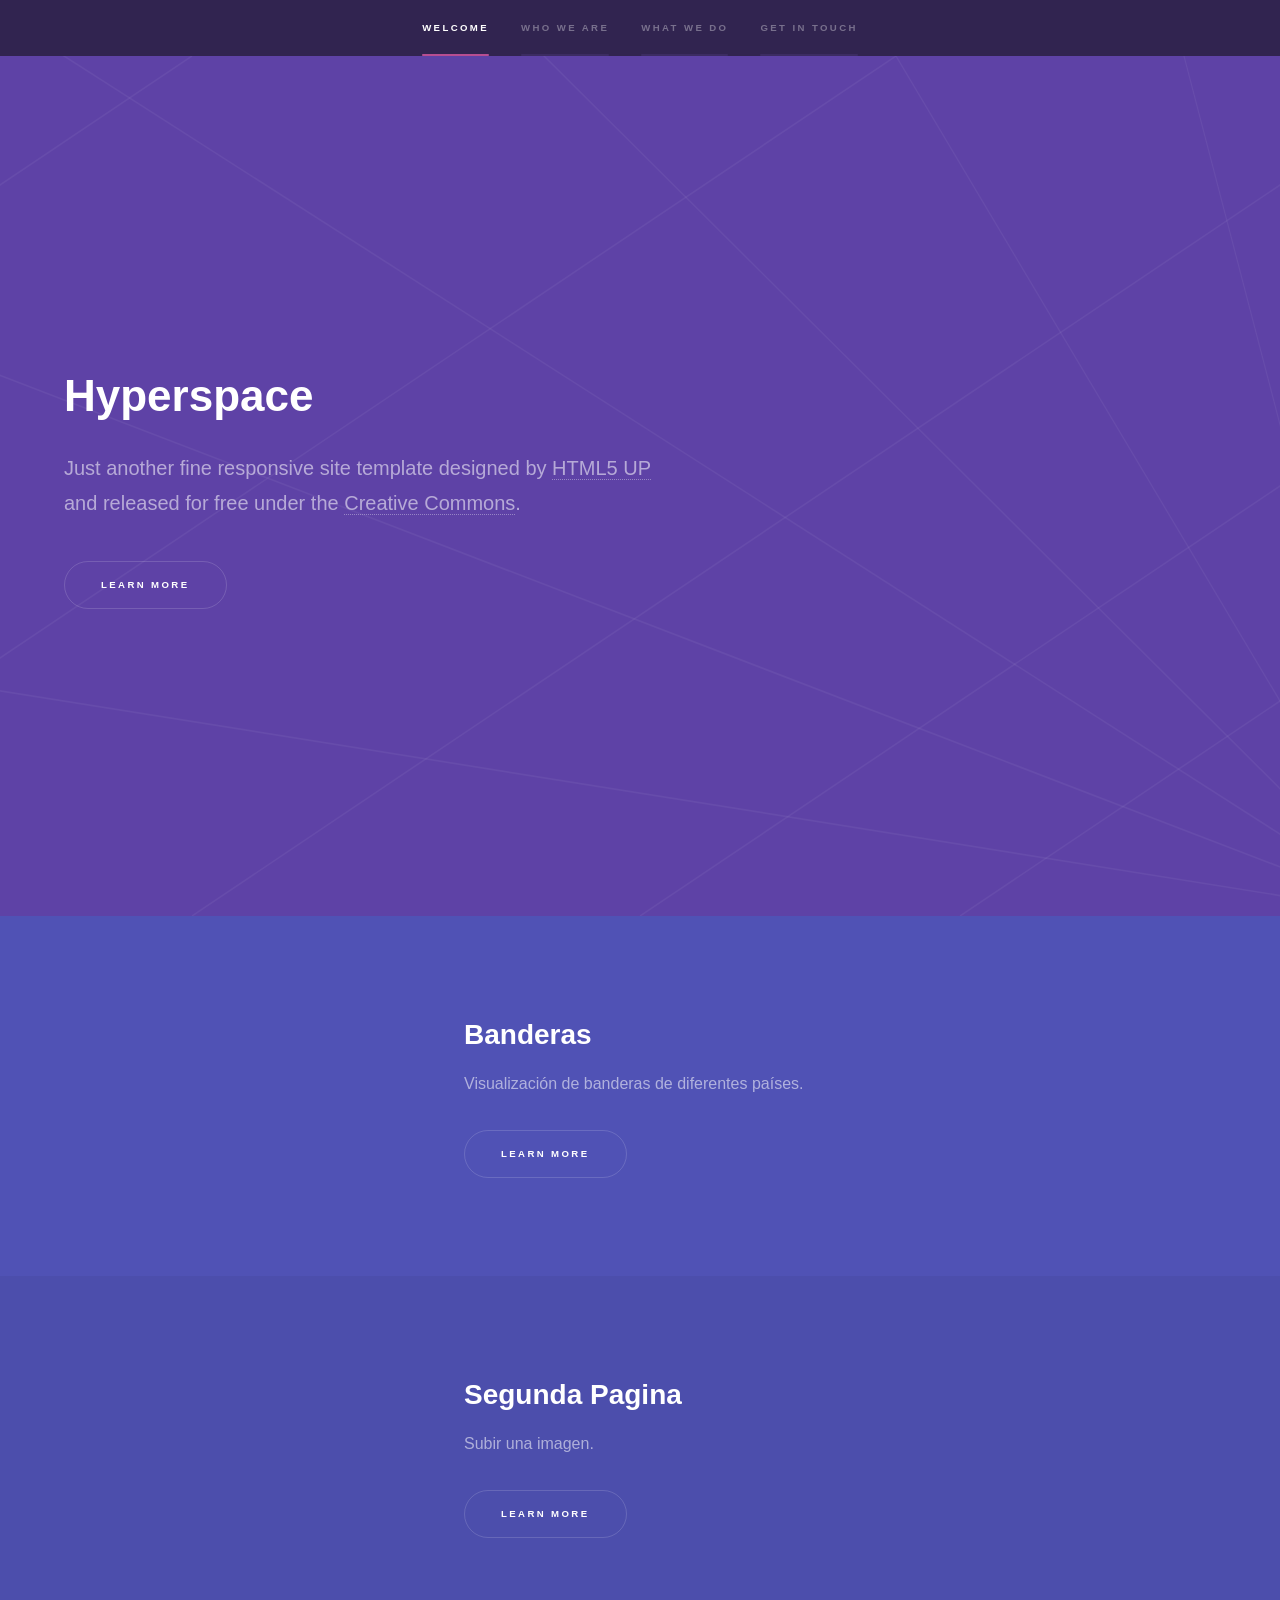
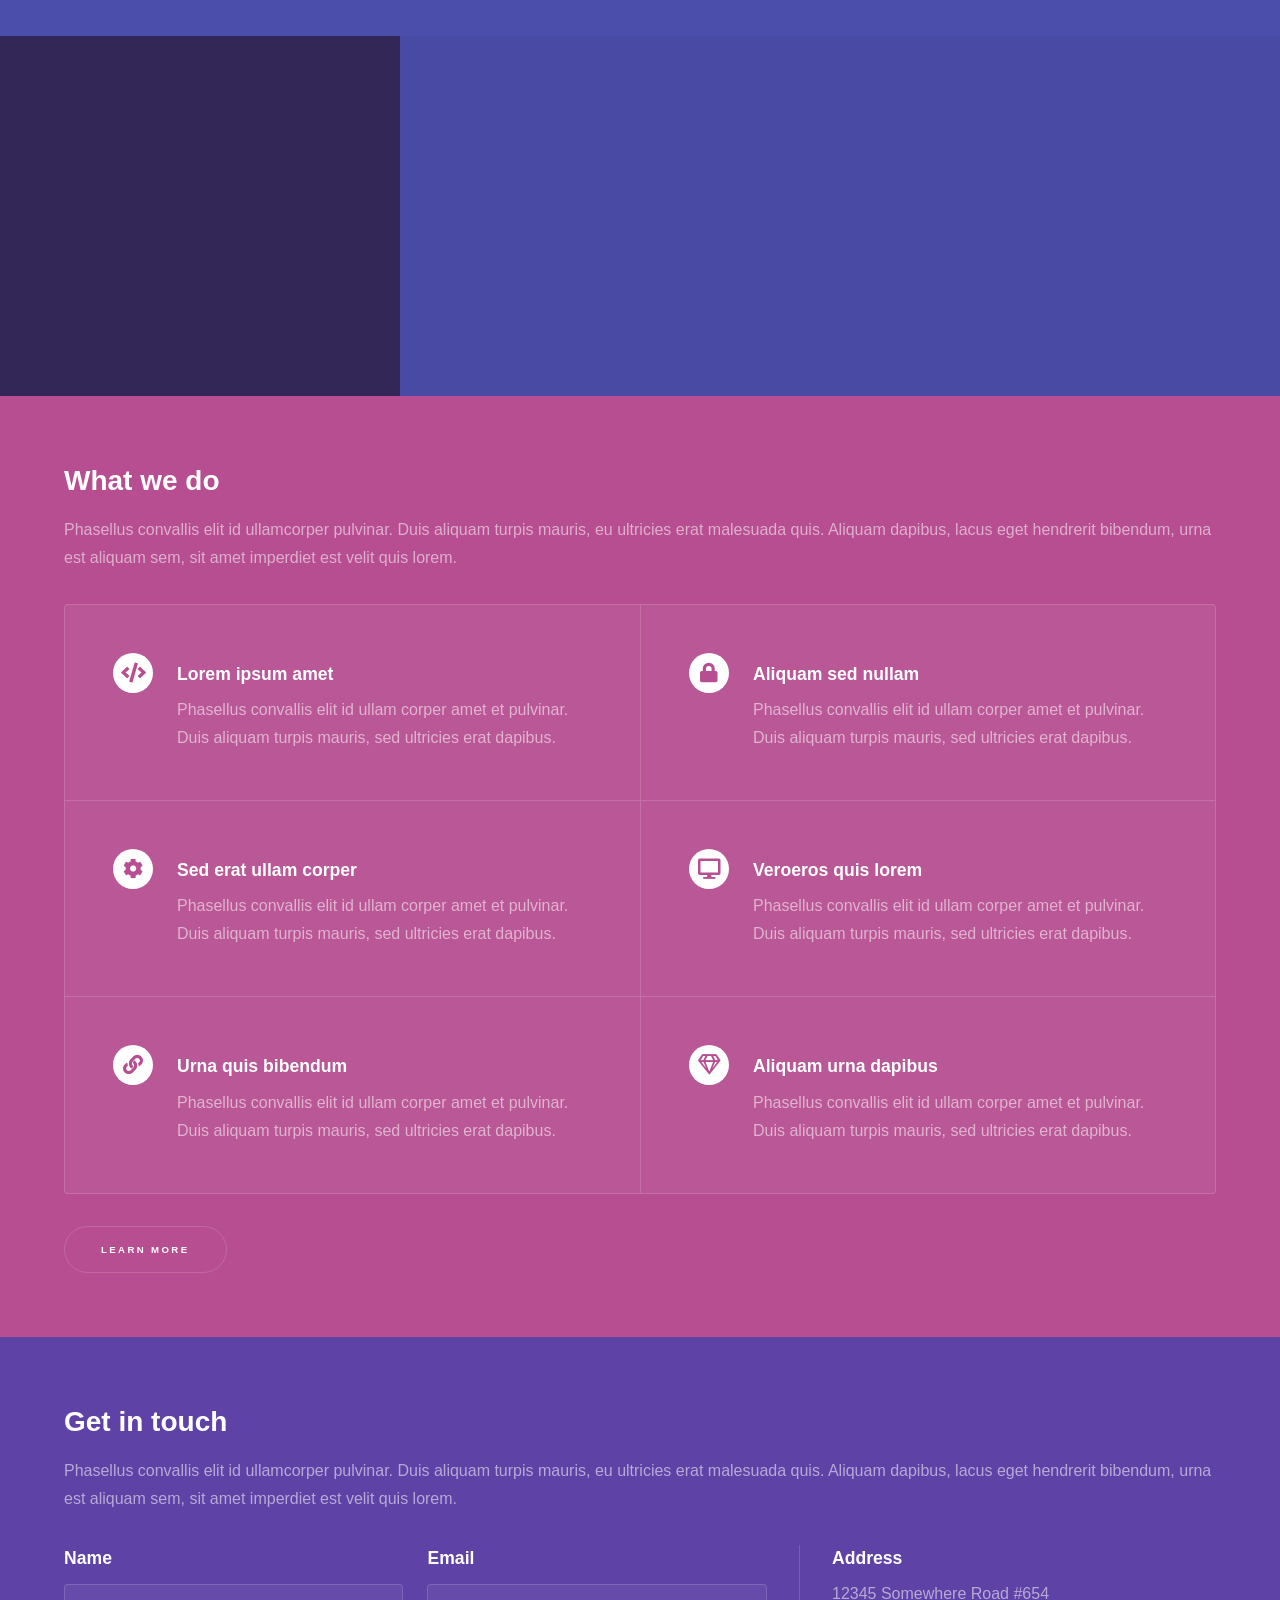
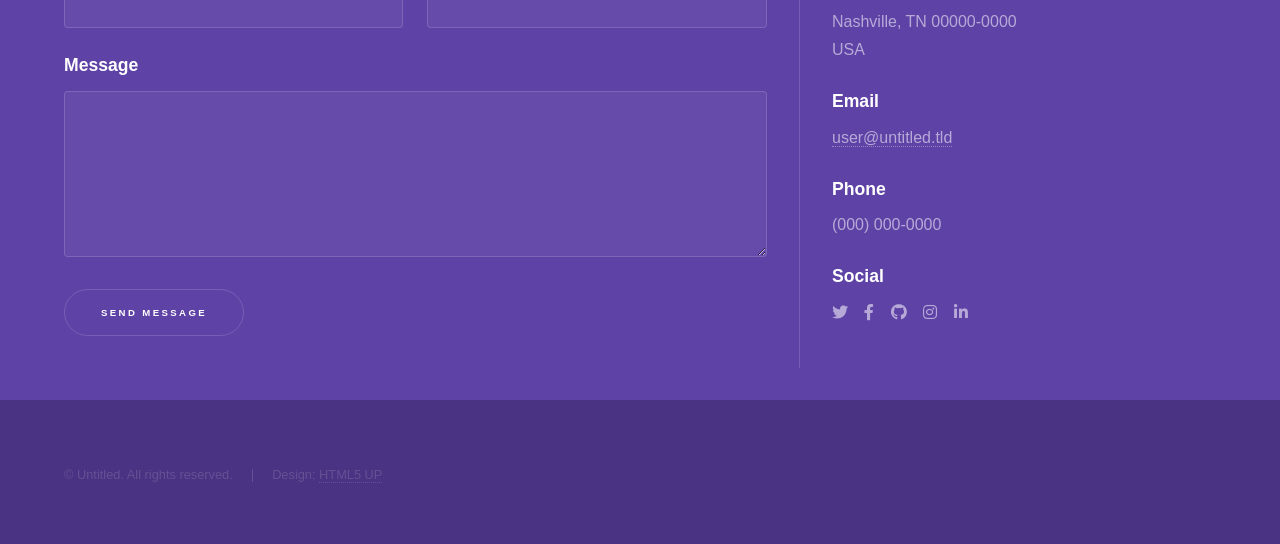
==== commit 79eac54e: "Formularios" ====
--- a/Index.html
+++ b/Index.html
@@ -49,8 +49,8 @@
 							<a href="#" class="image"><img src="images/pic01.jpg" alt="" data-position="center center" /></a>
 							<div class="content">
 								<div class="inner">
-									<h2>Sed ipsum dolor</h2>
-									<p>Phasellus convallis elit id ullamcorper pulvinar. Duis aliquam turpis mauris, eu ultricies erat malesuada quis. Aliquam dapibus.</p>
+									<h2>Banderas </h2>
+									<p>Visualización de banderas de diferentes países.</p>
 									<ul class="actions">
 										<li><a href="main.html" class="button">Learn more</a></li>
 									</ul>
@@ -61,10 +61,10 @@
 							<a href="#" class="image"><img src="images/pic02.jpg" alt="" data-position="top center" /></a>
 							<div class="content">
 								<div class="inner">
-									<h2>Feugiat consequat</h2>
-									<p>Phasellus convallis elit id ullamcorper pulvinar. Duis aliquam turpis mauris, eu ultricies erat malesuada quis. Aliquam dapibus.</p>
+									<h2>Segunda Pagina</h2>
+									<p>Subir una imagen.</p>
 									<ul class="actions">
-										<li><a href="generic.html" class="button">Learn more</a></li>
+										<li><a href="main_2.html" class="button">Learn more</a></li>
 									</ul>
 								</div>
 							</div>
@@ -73,7 +73,7 @@
 							<a href="#" class="image"><img src="images/pic03.jpg" alt="" data-position="25% 25%" /></a>
 							<div class="content">
 								<div class="inner">
-									<h2>Ultricies aliquam</h2>
+									<h2>Tercera Pagina</h2>
 									<p>Phasellus convallis elit id ullamcorper pulvinar. Duis aliquam turpis mauris, eu ultricies erat malesuada quis. Aliquam dapibus.</p>
 									<ul class="actions">
 										<li><a href="generic.html" class="button">Learn more</a></li>
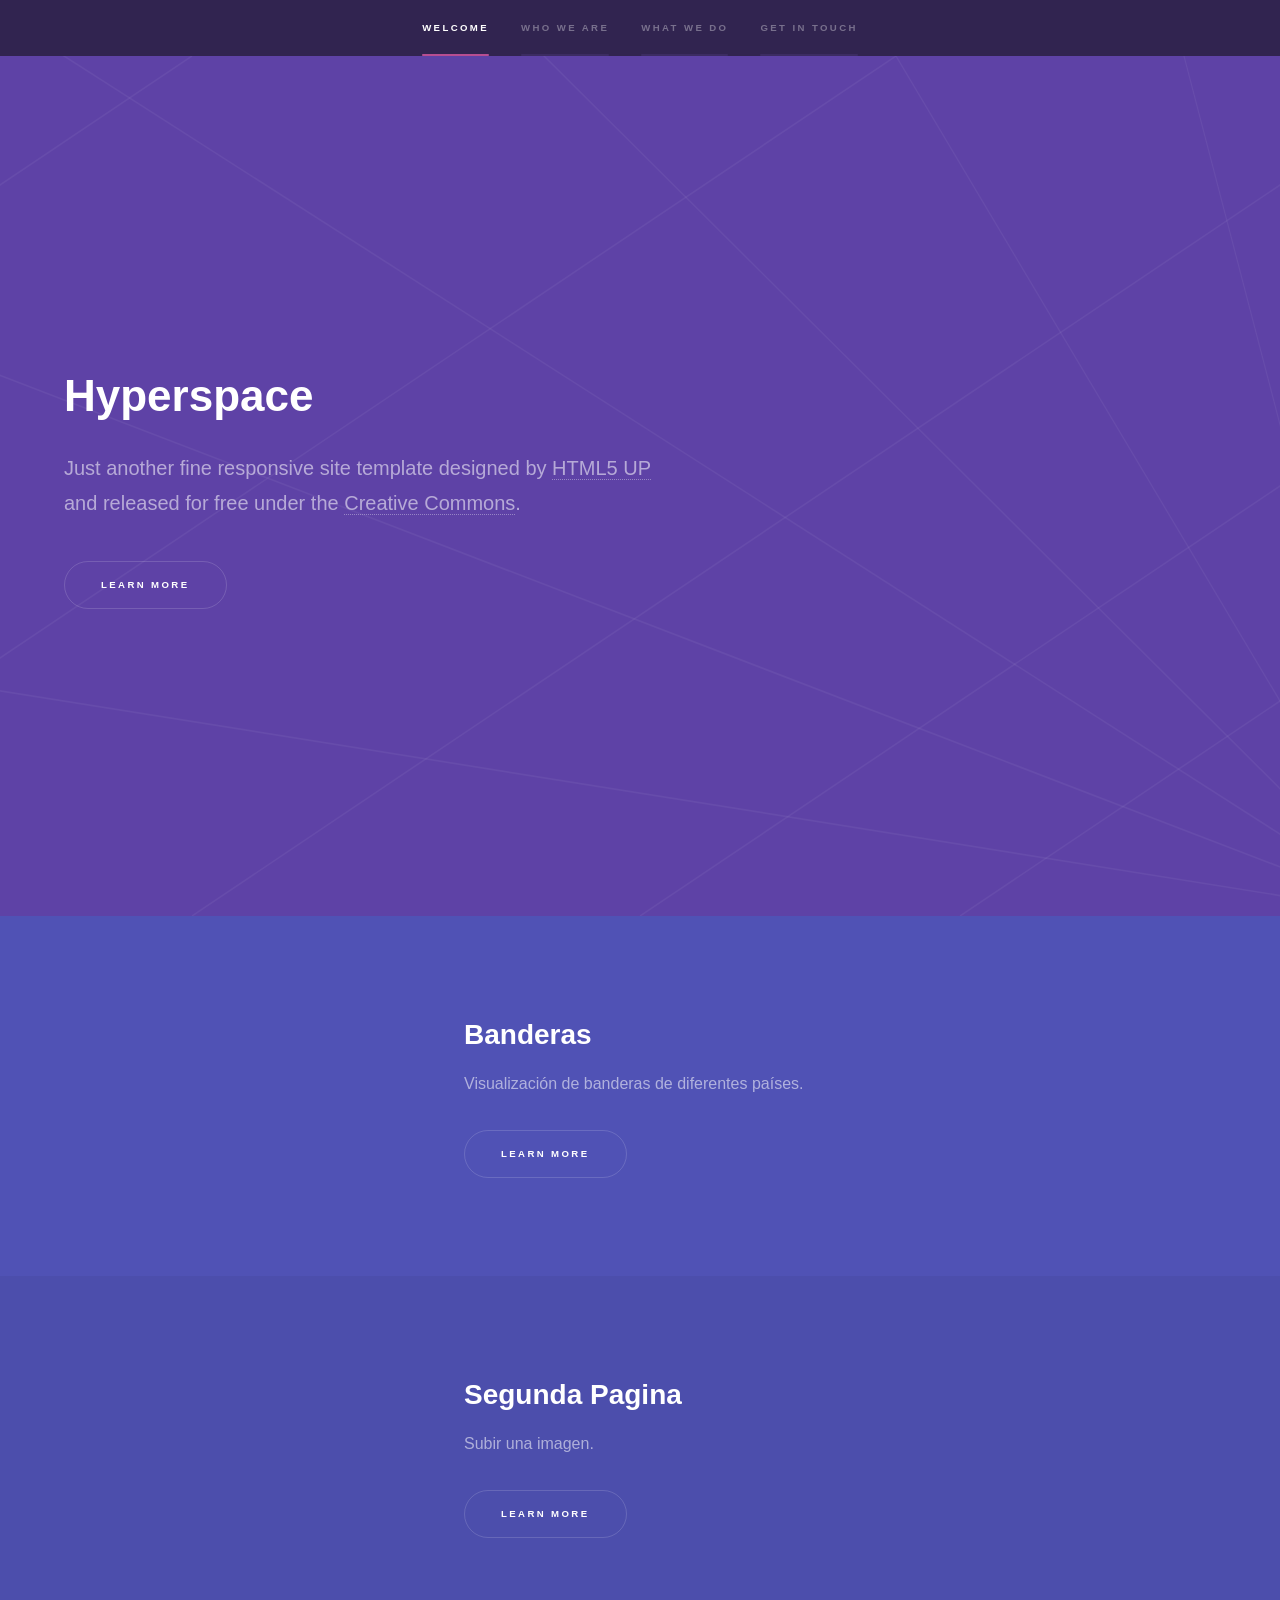
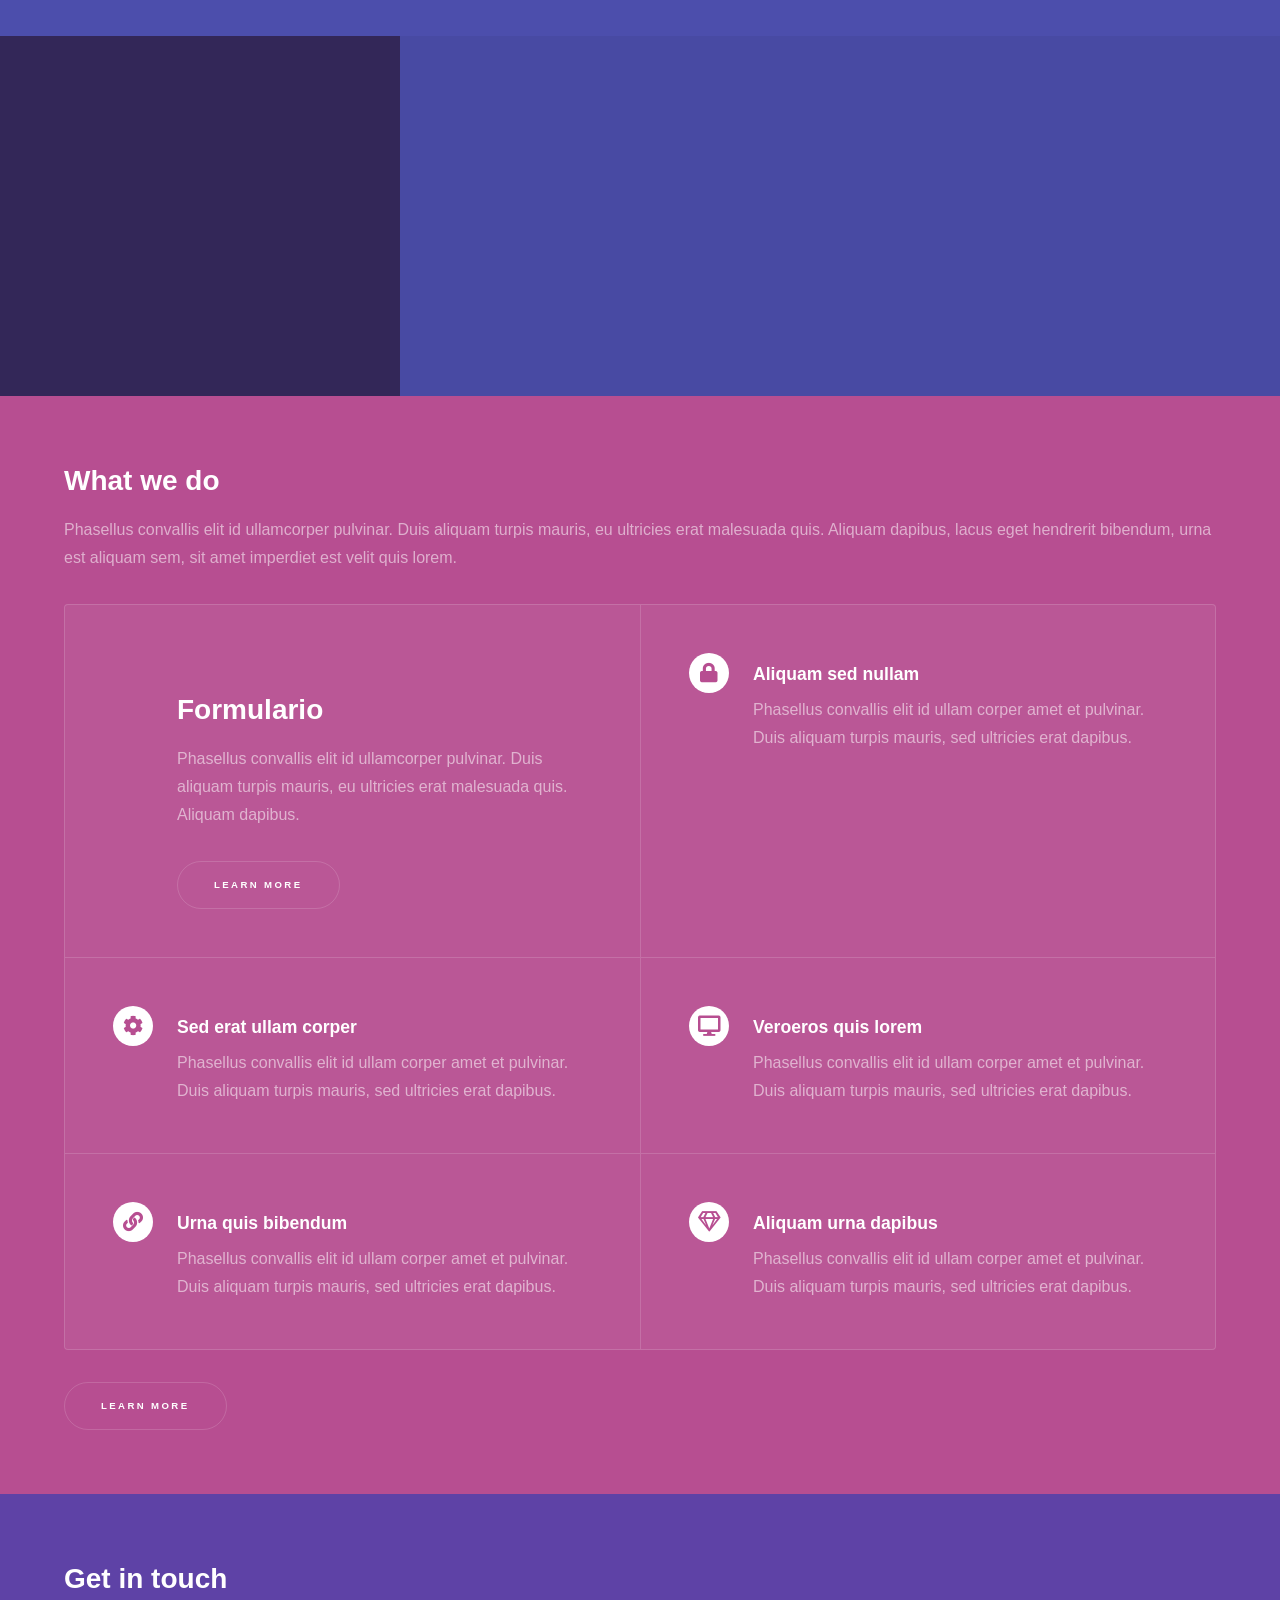
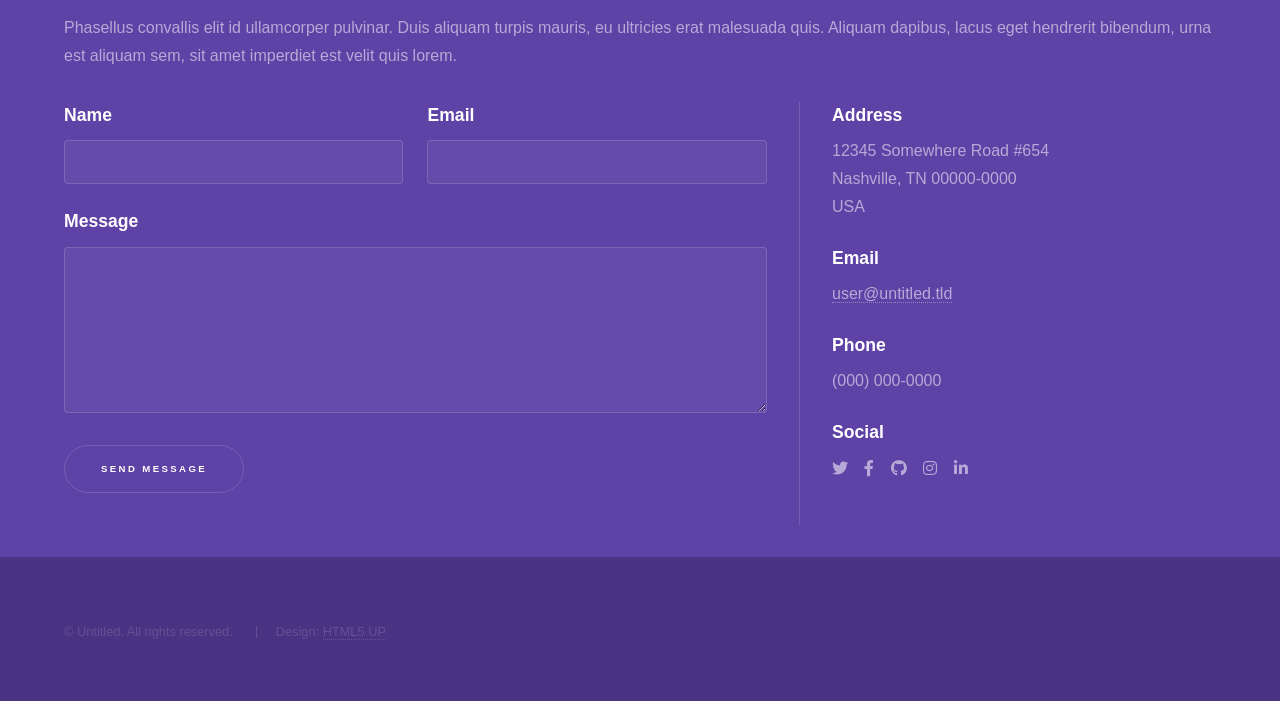
==== commit bc00dfc7: "Commit" ====
--- a/Index.html
+++ b/Index.html
@@ -5,205 +5,235 @@
 	Free for personal and commercial use under the CCA 3.0 license (html5up.net/license)
 -->
 <html>
-	<head>
-		<title>Hyperspace by HTML5 UP</title>
-		<meta charset="utf-8" />
-		<meta name="viewport" content="width=device-width, initial-scale=1, user-scalable=no" />
-		<link rel="stylesheet" href="assets/css/main.css" />
-		<noscript><link rel="stylesheet" href="assets/css/noscript.css" /></noscript>
-	</head>
-	<body class="is-preload">
-
-		<!-- Sidebar -->
-			<section id="sidebar">
-				<div class="inner">
-					<nav>
-						<ul>
-							<li><a href="#intro">Welcome</a></li>
-							<li><a href="#one">Who we are</a></li>
-							<li><a href="#two">What we do</a></li>
-							<li><a href="#three">Get in touch</a></li>
-						</ul>
-					</nav>
+
+<head>
+	<title>Hyperspace by HTML5 UP</title>
+	<meta charset="utf-8" />
+	<meta name="viewport" content="width=device-width, initial-scale=1, user-scalable=no" />
+	<link rel="stylesheet" href="assets/css/main.css" />
+	<noscript>
+		<link rel="stylesheet" href="assets/css/noscript.css" />
+	</noscript>
+</head>
+
+<body class="is-preload">
+
+	<!-- Sidebar -->
+	<section id="sidebar">
+		<div class="inner">
+			<nav>
+				<ul>
+					<li><a href="#intro">Welcome</a></li>
+					<li><a href="#one">Who we are</a></li>
+					<li><a href="#two">What we do</a></li>
+					<li><a href="#three">Get in touch</a></li>
+				</ul>
+			</nav>
+		</div>
+	</section>
+
+	<!-- Wrapper -->
+	<div id="wrapper">
+
+		<!-- Intro -->
+		<section id="intro" class="wrapper style1 fullscreen fade-up">
+			<div class="inner">
+				<h1>Hyperspace</h1>
+				<p>Just another fine responsive site template designed by <a href="http://html5up.net">HTML5
+						UP</a><br />
+					and released for free under the <a href="http://html5up.net/license">Creative Commons</a>.</p>
+				<ul class="actions">
+					<li><a href="#one" class="button scrolly">Learn more</a></li>
+				</ul>
+			</div>
+		</section>
+
+		<!-- One -->
+		<section id="one" class="wrapper style2 spotlights">
+			<section>
+				<a href="#" class="image"><img src="images/pic01.jpg" alt="" data-position="center center" /></a>
+				<div class="content">
+					<div class="inner">
+						<h2>Banderas </h2>
+						<p>Visualización de banderas de diferentes países.</p>
+						<ul class="actions">
+							<li><a href="main.html" class="button">Learn more</a></li>
+						</ul>
+					</div>
 				</div>
 			</section>
-
-		<!-- Wrapper -->
-			<div id="wrapper">
-
-				<!-- Intro -->
-					<section id="intro" class="wrapper style1 fullscreen fade-up">
-						<div class="inner">
-							<h1>Hyperspace</h1>
-							<p>Just another fine responsive site template designed by <a href="http://html5up.net">HTML5 UP</a><br />
-							and released for free under the <a href="http://html5up.net/license">Creative Commons</a>.</p>
-							<ul class="actions">
-								<li><a href="#one" class="button scrolly">Learn more</a></li>
-							</ul>
+			<section>
+				<a href="#" class="image"><img src="images/pic02.jpg" alt="" data-position="top center" /></a>
+				<div class="content">
+					<div class="inner">
+						<h2>Segunda Pagina</h2>
+						<p>Subir una imagen.</p>
+						<ul class="actions">
+							<li><a href="main_2.html" class="button">Learn more</a></li>
+						</ul>
+					</div>
+				</div>
+			</section>
+			<section>
+				<a href="#" class="image"><img src="images/pic03.jpg" alt="" data-position="25% 25%" /></a>
+				<div class="content">
+					<div class="inner">
+						<h2>FeedBox Pagina</h2>
+						<p>Phasellus convallis elit id ullamcorper pulvinar. Duis aliquam turpis mauris, eu ultricies
+							erat malesuada quis. Aliquam dapibus.</p>
+						<ul class="actions">
+							<li><a href="FeedBox.html" class="button">Learn more</a></li>
+						</ul>
+					</div>
+				</div>
+			</section>
+		</section>
+
+		<!-- Two -->
+		<section id="two" class="wrapper style3 fade-up">
+			<div class="inner">
+				<h2>What we do</h2>
+				<p>Phasellus convallis elit id ullamcorper pulvinar. Duis aliquam turpis mauris, eu ultricies erat
+					malesuada quis. Aliquam dapibus, lacus eget hendrerit bibendum, urna est aliquam sem, sit amet
+					imperdiet est velit quis lorem.</p>
+				<div class="features">
+					<section>
+						<a href="#" class="image"><img src="images/pic03.jpg" alt="" data-position="25% 25%" /></a>
+						<div class="content">
+							<div class="inner">
+								<h2>Formulario</h2>
+								<p>Phasellus convallis elit id ullamcorper pulvinar. Duis aliquam turpis mauris, eu
+									ultricies erat malesuada quis. Aliquam dapibus.</p>
+								<ul class="actions">
+									<li><a href="Formulario.html" class="button">Learn more</a></li>
+								</ul>
+							</div>
 						</div>
 					</section>
-
-				<!-- One -->
-					<section id="one" class="wrapper style2 spotlights">
-						<section>
-							<a href="#" class="image"><img src="images/pic01.jpg" alt="" data-position="center center" /></a>
-							<div class="content">
-								<div class="inner">
-									<h2>Banderas </h2>
-									<p>Visualización de banderas de diferentes países.</p>
-									<ul class="actions">
-										<li><a href="main.html" class="button">Learn more</a></li>
-									</ul>
+					<section>
+						<span class="icon solid major fa-lock"></span>
+						<h3>Aliquam sed nullam</h3>
+						<p>Phasellus convallis elit id ullam corper amet et pulvinar. Duis aliquam turpis mauris, sed
+							ultricies erat dapibus.</p>
+					</section>
+					<section>
+						<span class="icon solid major fa-cog"></span>
+						<h3>Sed erat ullam corper</h3>
+						<p>Phasellus convallis elit id ullam corper amet et pulvinar. Duis aliquam turpis mauris, sed
+							ultricies erat dapibus.</p>
+					</section>
+					<section>
+						<span class="icon solid major fa-desktop"></span>
+						<h3>Veroeros quis lorem</h3>
+						<p>Phasellus convallis elit id ullam corper amet et pulvinar. Duis aliquam turpis mauris, sed
+							ultricies erat dapibus.</p>
+					</section>
+					<section>
+						<span class="icon solid major fa-link"></span>
+						<h3>Urna quis bibendum</h3>
+						<p>Phasellus convallis elit id ullam corper amet et pulvinar. Duis aliquam turpis mauris, sed
+							ultricies erat dapibus.</p>
+					</section>
+					<section>
+						<span class="icon major fa-gem"></span>
+						<h3>Aliquam urna dapibus</h3>
+						<p>Phasellus convallis elit id ullam corper amet et pulvinar. Duis aliquam turpis mauris, sed
+							ultricies erat dapibus.</p>
+					</section>
+				</div>
+				<ul class="actions">
+					<li><a href="Grid.html" class="button">Learn more</a></li>
+				</ul>
+			</div>
+		</section>
+
+		<!-- Three -->
+		<section id="three" class="wrapper style1 fade-up">
+			<div class="inner">
+				<h2>Get in touch</h2>
+				<p>Phasellus convallis elit id ullamcorper pulvinar. Duis aliquam turpis mauris, eu ultricies erat
+					malesuada quis. Aliquam dapibus, lacus eget hendrerit bibendum, urna est aliquam sem, sit amet
+					imperdiet est velit quis lorem.</p>
+				<div class="split style1">
+					<section>
+						<form method="post" action="#">
+							<div class="fields">
+								<div class="field half">
+									<label for="name">Name</label>
+									<input type="text" name="name" id="name" />
+								</div>
+								<div class="field half">
+									<label for="email">Email</label>
+									<input type="text" name="email" id="email" />
+								</div>
+								<div class="field">
+									<label for="message">Message</label>
+									<textarea name="message" id="message" rows="5"></textarea>
 								</div>
 							</div>
-						</section>
-						<section>
-							<a href="#" class="image"><img src="images/pic02.jpg" alt="" data-position="top center" /></a>
-							<div class="content">
-								<div class="inner">
-									<h2>Segunda Pagina</h2>
-									<p>Subir una imagen.</p>
-									<ul class="actions">
-										<li><a href="main_2.html" class="button">Learn more</a></li>
-									</ul>
-								</div>
-							</div>
-						</section>
-						<section>
-							<a href="#" class="image"><img src="images/pic03.jpg" alt="" data-position="25% 25%" /></a>
-							<div class="content">
-								<div class="inner">
-									<h2>Tercera Pagina</h2>
-									<p>Phasellus convallis elit id ullamcorper pulvinar. Duis aliquam turpis mauris, eu ultricies erat malesuada quis. Aliquam dapibus.</p>
-									<ul class="actions">
-										<li><a href="generic.html" class="button">Learn more</a></li>
-									</ul>
-								</div>
-							</div>
-						</section>
-					</section>
-
-				<!-- Two -->
-					<section id="two" class="wrapper style3 fade-up">
-						<div class="inner">
-							<h2>What we do</h2>
-							<p>Phasellus convallis elit id ullamcorper pulvinar. Duis aliquam turpis mauris, eu ultricies erat malesuada quis. Aliquam dapibus, lacus eget hendrerit bibendum, urna est aliquam sem, sit amet imperdiet est velit quis lorem.</p>
-							<div class="features">
-								<section>
-									<span class="icon solid major fa-code"></span>
-									<h3>Lorem ipsum amet</h3>
-									<p>Phasellus convallis elit id ullam corper amet et pulvinar. Duis aliquam turpis mauris, sed ultricies erat dapibus.</p>
-								</section>
-								<section>
-									<span class="icon solid major fa-lock"></span>
-									<h3>Aliquam sed nullam</h3>
-									<p>Phasellus convallis elit id ullam corper amet et pulvinar. Duis aliquam turpis mauris, sed ultricies erat dapibus.</p>
-								</section>
-								<section>
-									<span class="icon solid major fa-cog"></span>
-									<h3>Sed erat ullam corper</h3>
-									<p>Phasellus convallis elit id ullam corper amet et pulvinar. Duis aliquam turpis mauris, sed ultricies erat dapibus.</p>
-								</section>
-								<section>
-									<span class="icon solid major fa-desktop"></span>
-									<h3>Veroeros quis lorem</h3>
-									<p>Phasellus convallis elit id ullam corper amet et pulvinar. Duis aliquam turpis mauris, sed ultricies erat dapibus.</p>
-								</section>
-								<section>
-									<span class="icon solid major fa-link"></span>
-									<h3>Urna quis bibendum</h3>
-									<p>Phasellus convallis elit id ullam corper amet et pulvinar. Duis aliquam turpis mauris, sed ultricies erat dapibus.</p>
-								</section>
-								<section>
-									<span class="icon major fa-gem"></span>
-									<h3>Aliquam urna dapibus</h3>
-									<p>Phasellus convallis elit id ullam corper amet et pulvinar. Duis aliquam turpis mauris, sed ultricies erat dapibus.</p>
-								</section>
-							</div>
 							<ul class="actions">
-								<li><a href="generic.html" class="button">Learn more</a></li>
+								<li><a href="" class="button submit">Send Message</a></li>
 							</ul>
-						</div>
-					</section>
-
-				<!-- Three -->
-					<section id="three" class="wrapper style1 fade-up">
-						<div class="inner">
-							<h2>Get in touch</h2>
-							<p>Phasellus convallis elit id ullamcorper pulvinar. Duis aliquam turpis mauris, eu ultricies erat malesuada quis. Aliquam dapibus, lacus eget hendrerit bibendum, urna est aliquam sem, sit amet imperdiet est velit quis lorem.</p>
-							<div class="split style1">
-								<section>
-									<form method="post" action="#">
-										<div class="fields">
-											<div class="field half">
-												<label for="name">Name</label>
-												<input type="text" name="name" id="name" />
-											</div>
-											<div class="field half">
-												<label for="email">Email</label>
-												<input type="text" name="email" id="email" />
-											</div>
-											<div class="field">
-												<label for="message">Message</label>
-												<textarea name="message" id="message" rows="5"></textarea>
-											</div>
-										</div>
-										<ul class="actions">
-											<li><a href="" class="button submit">Send Message</a></li>
-										</ul>
-									</form>
-								</section>
-								<section>
-									<ul class="contact">
-										<li>
-											<h3>Address</h3>
-											<span>12345 Somewhere Road #654<br />
-											Nashville, TN 00000-0000<br />
-											USA</span>
-										</li>
-										<li>
-											<h3>Email</h3>
-											<a href="#">user@untitled.tld</a>
-										</li>
-										<li>
-											<h3>Phone</h3>
-											<span>(000) 000-0000</span>
-										</li>
-										<li>
-											<h3>Social</h3>
-											<ul class="icons">
-												<li><a href="#" class="icon brands fa-twitter"><span class="label">Twitter</span></a></li>
-												<li><a href="#" class="icon brands fa-facebook-f"><span class="label">Facebook</span></a></li>
-												<li><a href="#" class="icon brands fa-github"><span class="label">GitHub</span></a></li>
-												<li><a href="#" class="icon brands fa-instagram"><span class="label">Instagram</span></a></li>
-												<li><a href="#" class="icon brands fa-linkedin-in"><span class="label">LinkedIn</span></a></li>
-											</ul>
-										</li>
-									</ul>
-								</section>
-							</div>
-						</div>
-					</section>
-
+						</form>
+					</section>
+					<section>
+						<ul class="contact">
+							<li>
+								<h3>Address</h3>
+								<span>12345 Somewhere Road #654<br />
+									Nashville, TN 00000-0000<br />
+									USA</span>
+							</li>
+							<li>
+								<h3>Email</h3>
+								<a href="#">user@untitled.tld</a>
+							</li>
+							<li>
+								<h3>Phone</h3>
+								<span>(000) 000-0000</span>
+							</li>
+							<li>
+								<h3>Social</h3>
+								<ul class="icons">
+									<li><a href="#" class="icon brands fa-twitter"><span
+												class="label">Twitter</span></a></li>
+									<li><a href="#" class="icon brands fa-facebook-f"><span
+												class="label">Facebook</span></a></li>
+									<li><a href="#" class="icon brands fa-github"><span class="label">GitHub</span></a>
+									</li>
+									<li><a href="#" class="icon brands fa-instagram"><span
+												class="label">Instagram</span></a></li>
+									<li><a href="#" class="icon brands fa-linkedin-in"><span
+												class="label">LinkedIn</span></a></li>
+								</ul>
+							</li>
+						</ul>
+					</section>
+				</div>
 			</div>
-
-		<!-- Footer -->
-			<footer id="footer" class="wrapper style1-alt">
-				<div class="inner">
-					<ul class="menu">
-						<li>&copy; Untitled. All rights reserved.</li><li>Design: <a href="http://html5up.net">HTML5 UP</a></li>
-					</ul>
-				</div>
-			</footer>
-
-		<!-- Scripts -->
-			<script src="assets/js/jquery.min.js"></script>
-			<script src="assets/js/jquery.scrollex.min.js"></script>
-			<script src="assets/js/jquery.scrolly.min.js"></script>
-			<script src="assets/js/browser.min.js"></script>
-			<script src="assets/js/breakpoints.min.js"></script>
-			<script src="assets/js/util.js"></script>
-			<script src="assets/js/main.js"></script>
-
-	</body>
+		</section>
+
+	</div>
+
+	<!-- Footer -->
+	<footer id="footer" class="wrapper style1-alt">
+		<div class="inner">
+			<ul class="menu">
+				<li>&copy; Untitled. All rights reserved.</li>
+				<li>Design: <a href="http://html5up.net">HTML5 UP</a></li>
+			</ul>
+		</div>
+	</footer>
+
+	<!-- Scripts -->
+	<script src="assets/js/jquery.min.js"></script>
+	<script src="assets/js/jquery.scrollex.min.js"></script>
+	<script src="assets/js/jquery.scrolly.min.js"></script>
+	<script src="assets/js/browser.min.js"></script>
+	<script src="assets/js/breakpoints.min.js"></script>
+	<script src="assets/js/util.js"></script>
+	<script src="assets/js/main.js"></script>
+
+</body>
+
 </html>
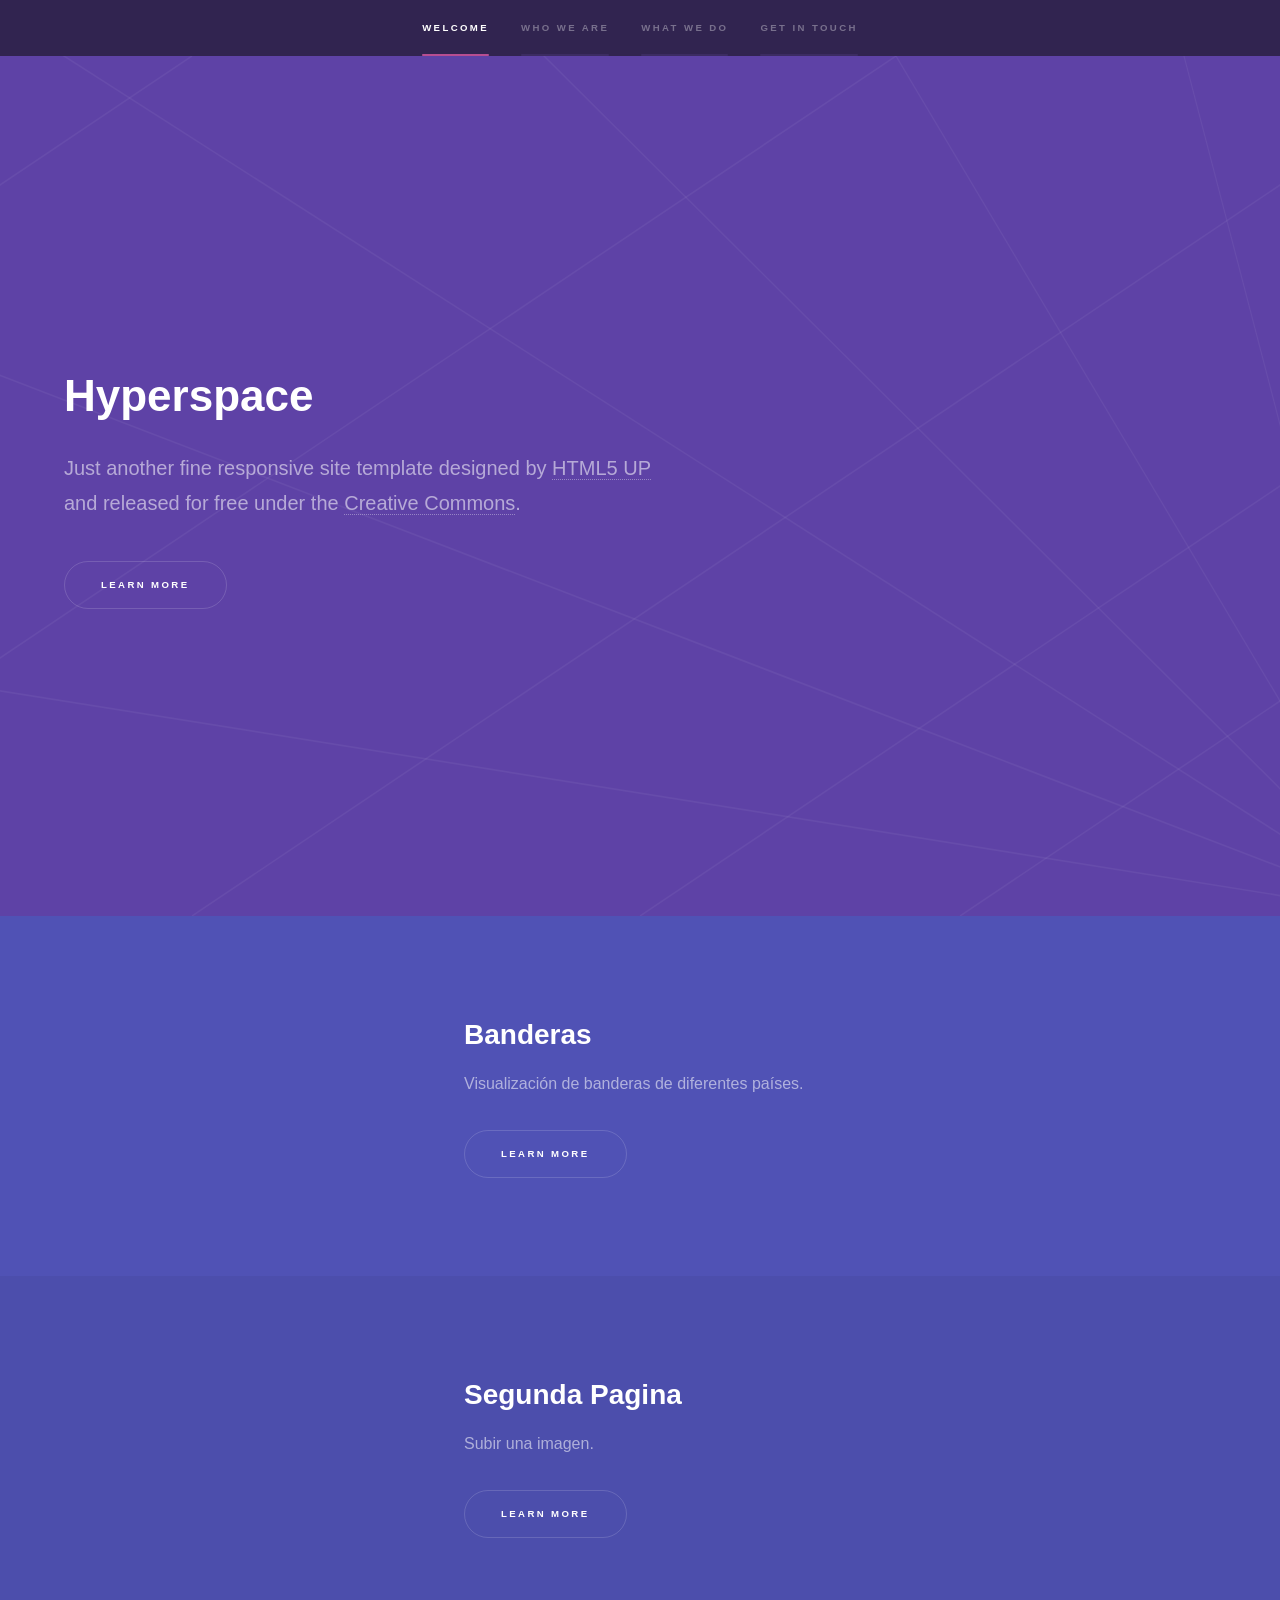
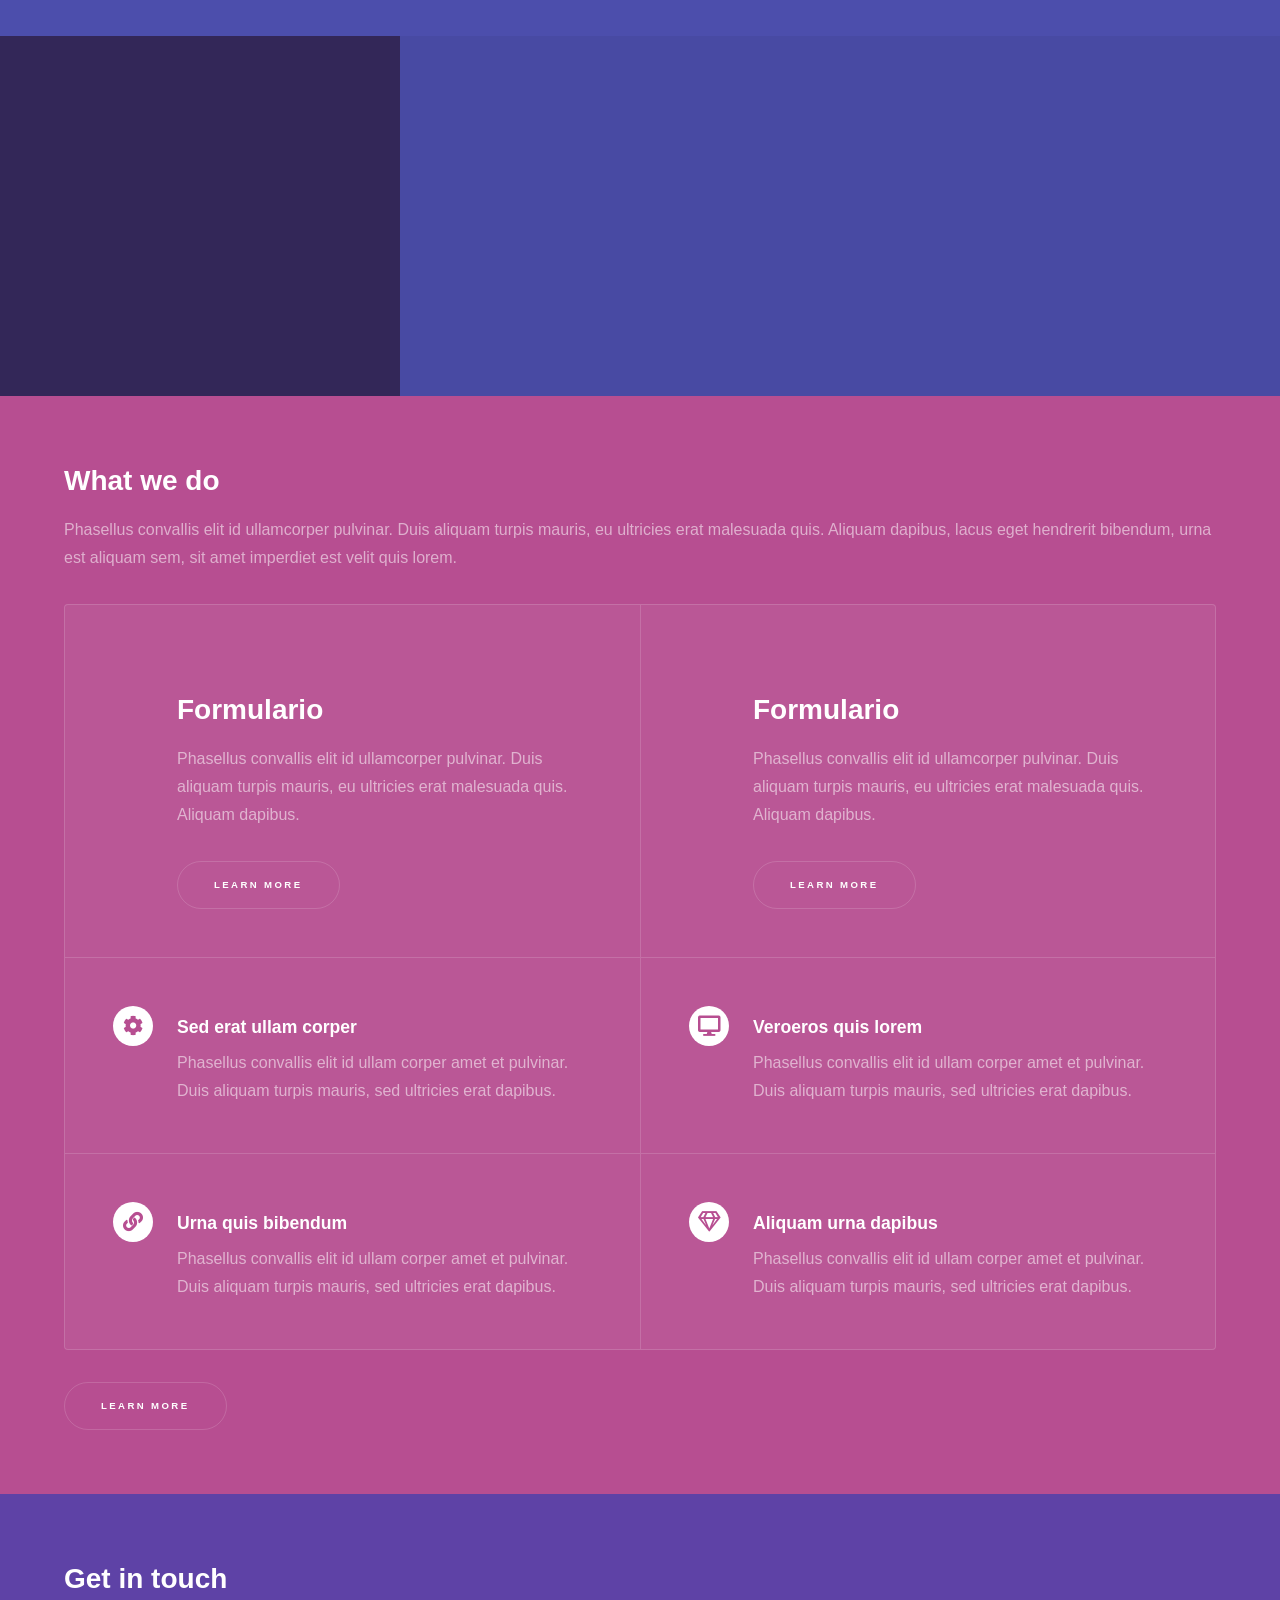
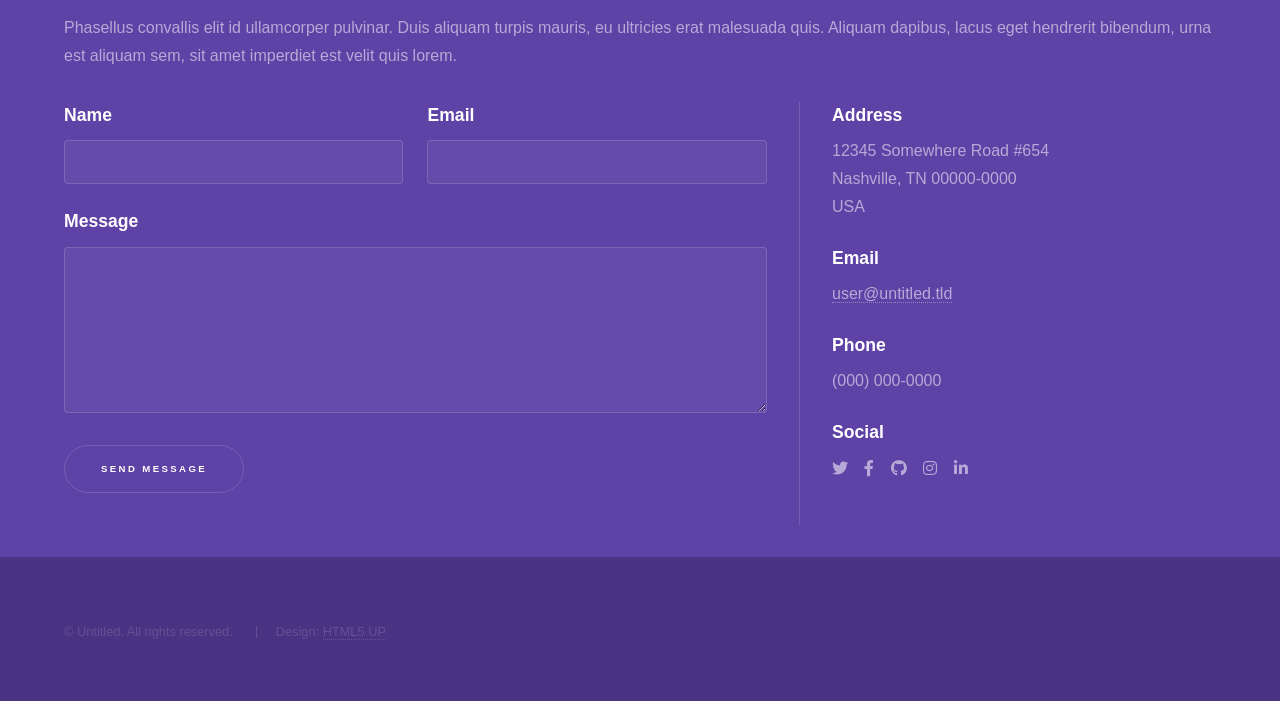
==== commit 3256843c: "Commit" ====
--- a/Index.html
+++ b/Index.html
@@ -111,10 +111,17 @@
 						</div>
 					</section>
 					<section>
-						<span class="icon solid major fa-lock"></span>
-						<h3>Aliquam sed nullam</h3>
-						<p>Phasellus convallis elit id ullam corper amet et pulvinar. Duis aliquam turpis mauris, sed
-							ultricies erat dapibus.</p>
+						<a href="#" class="image"><img src="images/pic03.jpg" alt="" data-position="25% 25%" /></a>
+						<div class="content">
+							<div class="inner">
+								<h2>Formulario</h2>
+								<p>Phasellus convallis elit id ullamcorper pulvinar. Duis aliquam turpis mauris, eu
+									ultricies erat malesuada quis. Aliquam dapibus.</p>
+								<ul class="actions">
+									<li><a href="Calculo.html" class="button">Learn more</a></li>
+								</ul>
+							</div>
+						</div>
 					</section>
 					<section>
 						<span class="icon solid major fa-cog"></span>
